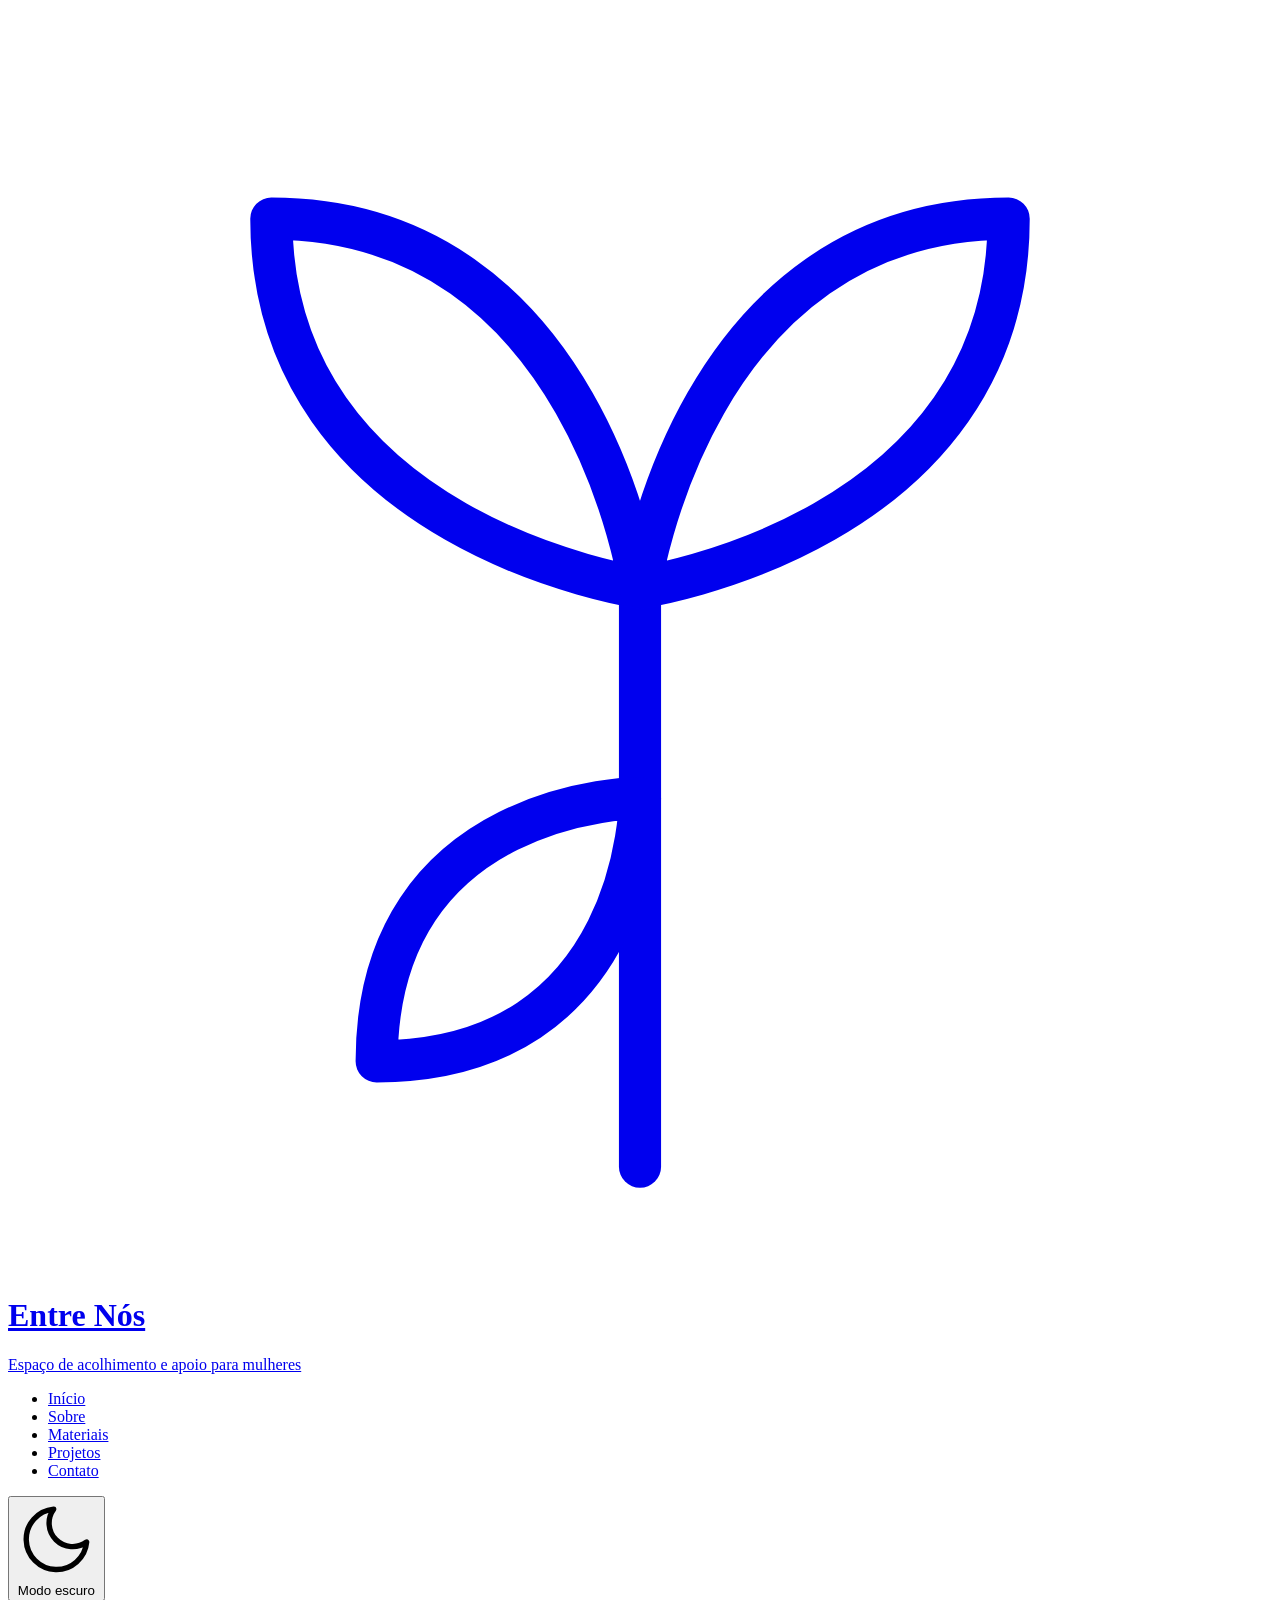
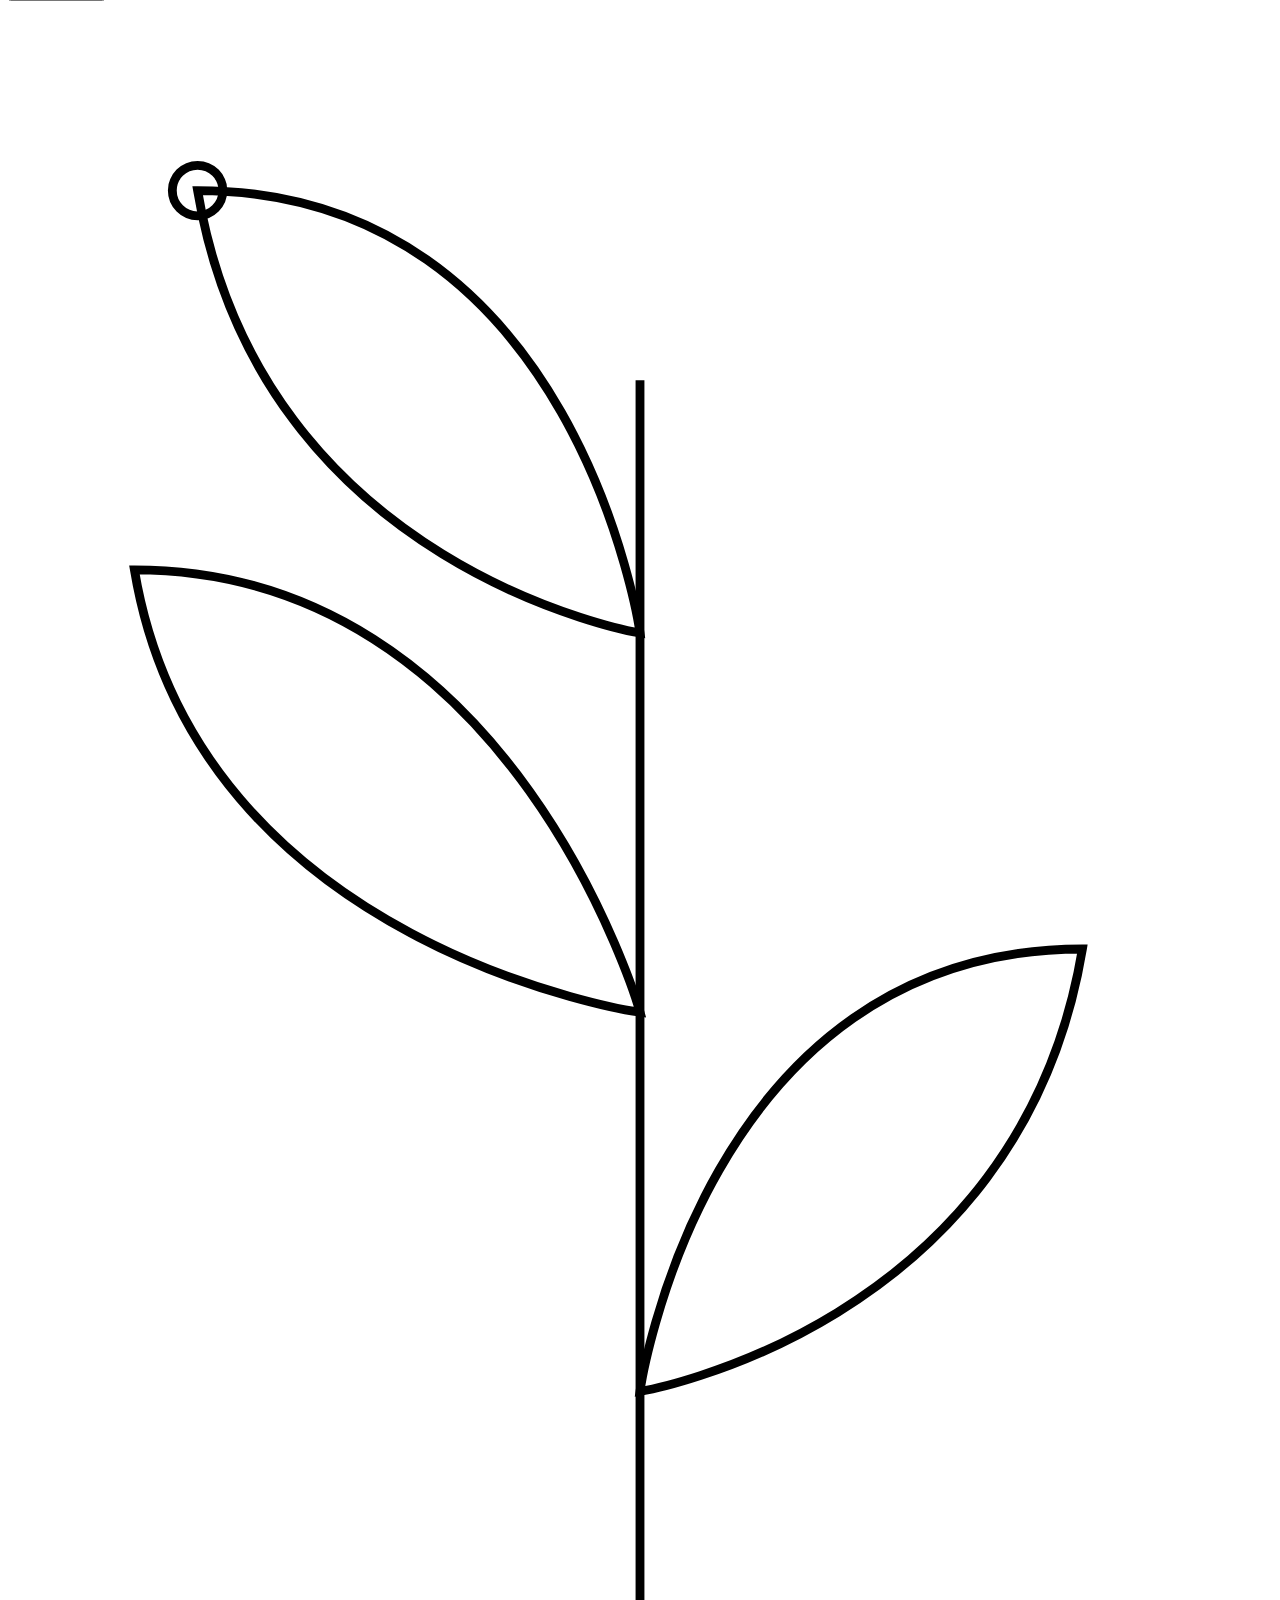
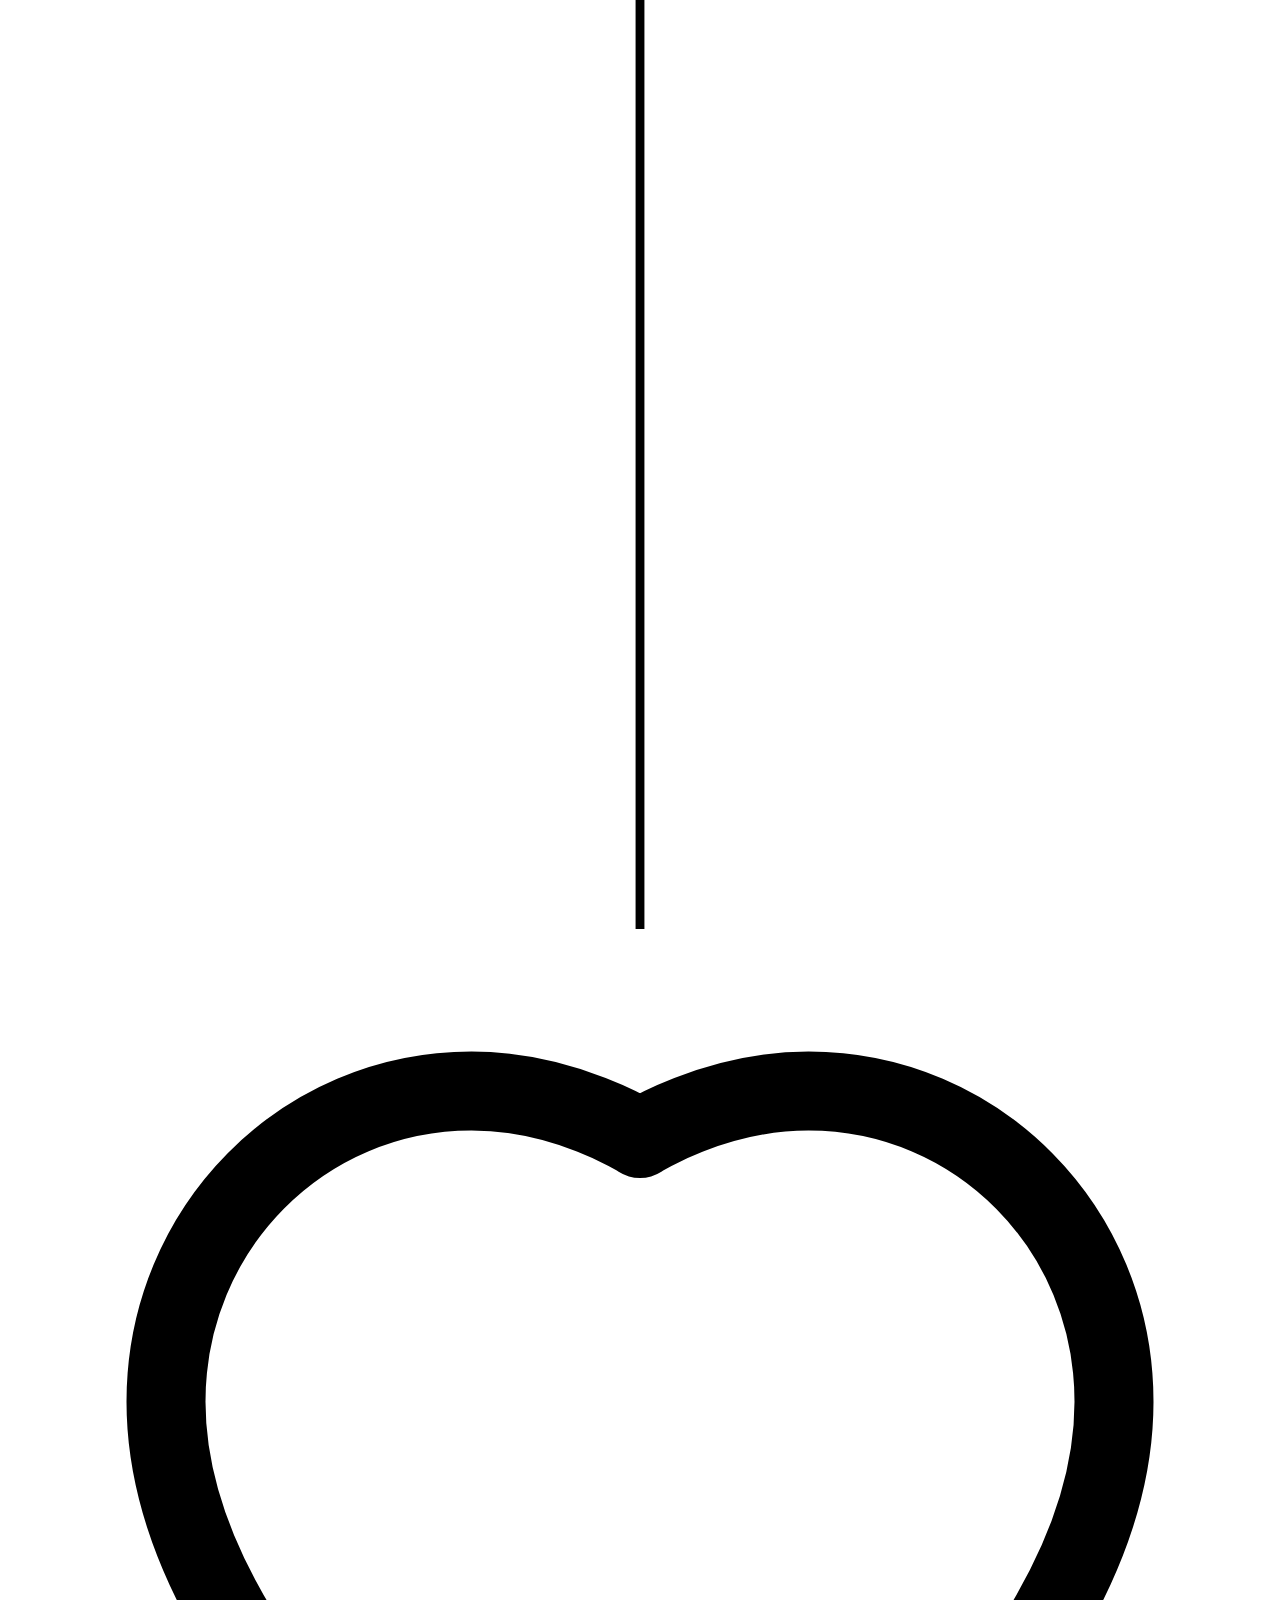
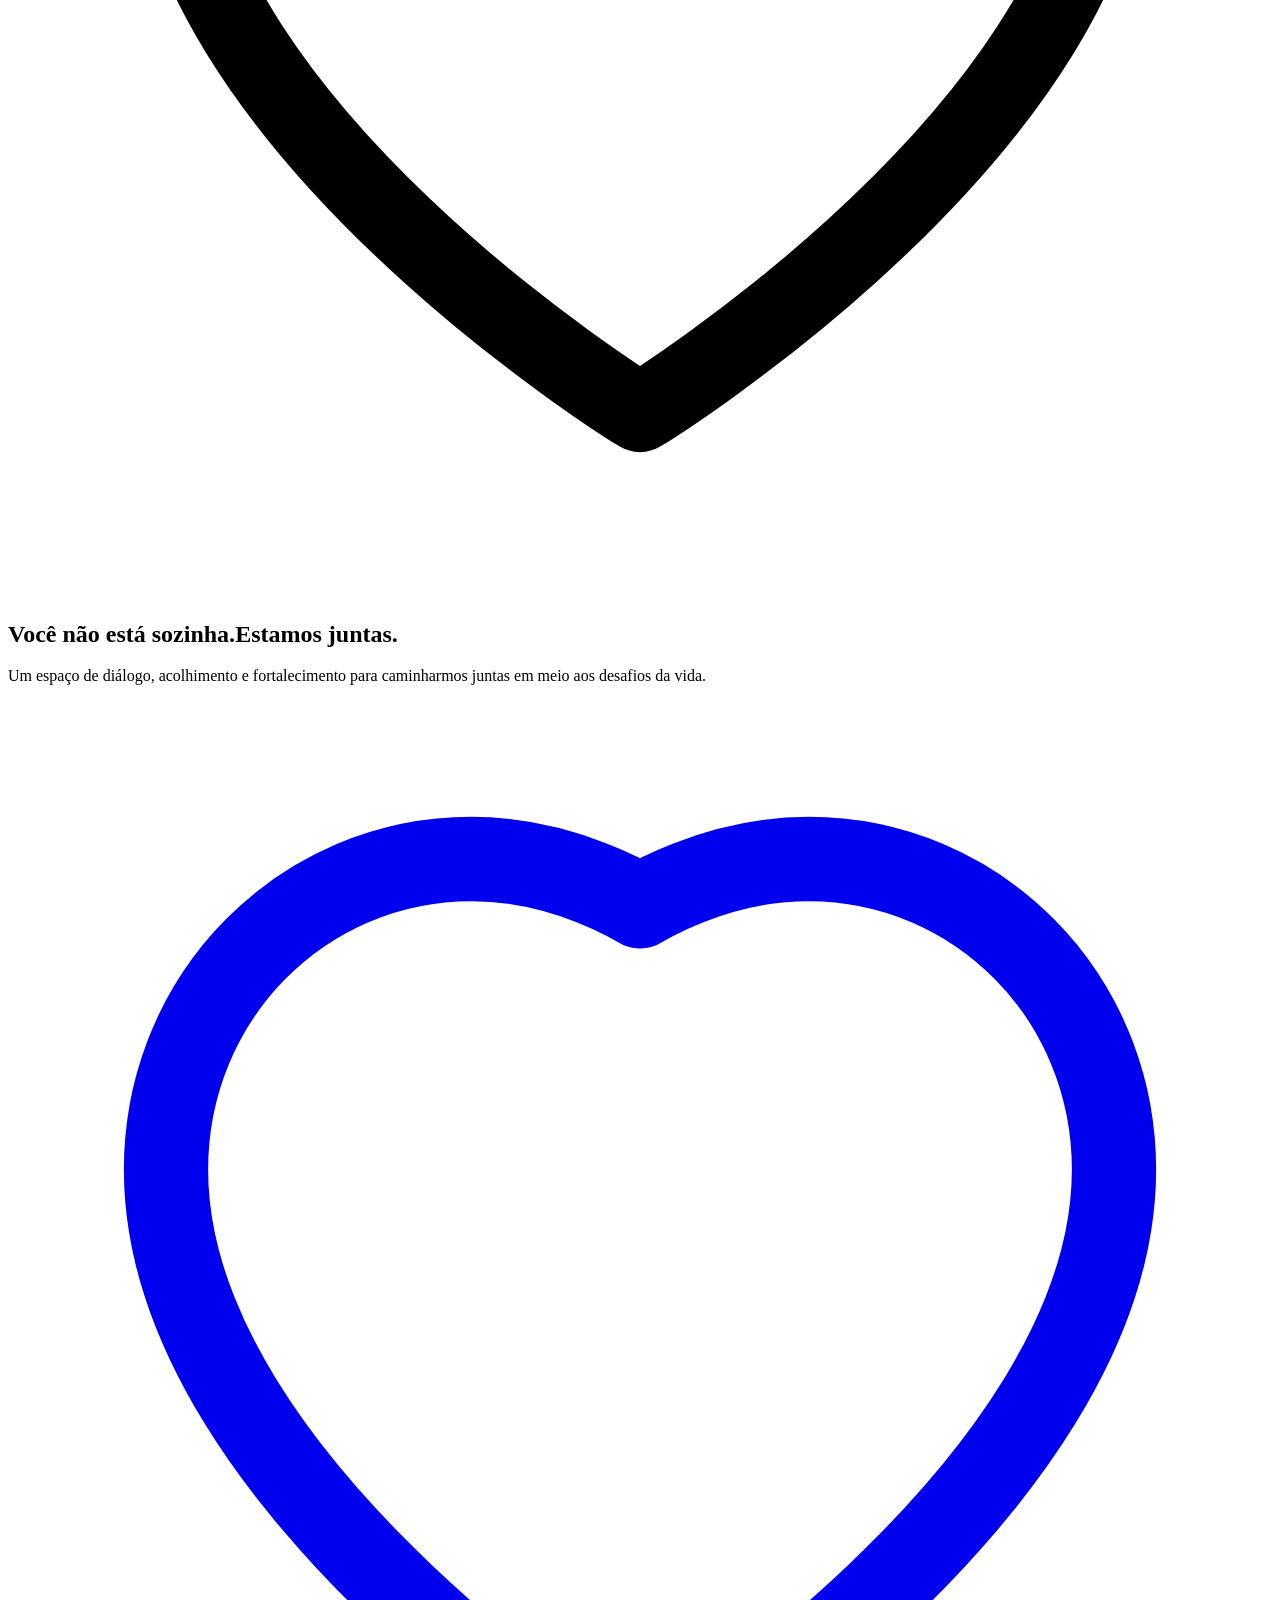
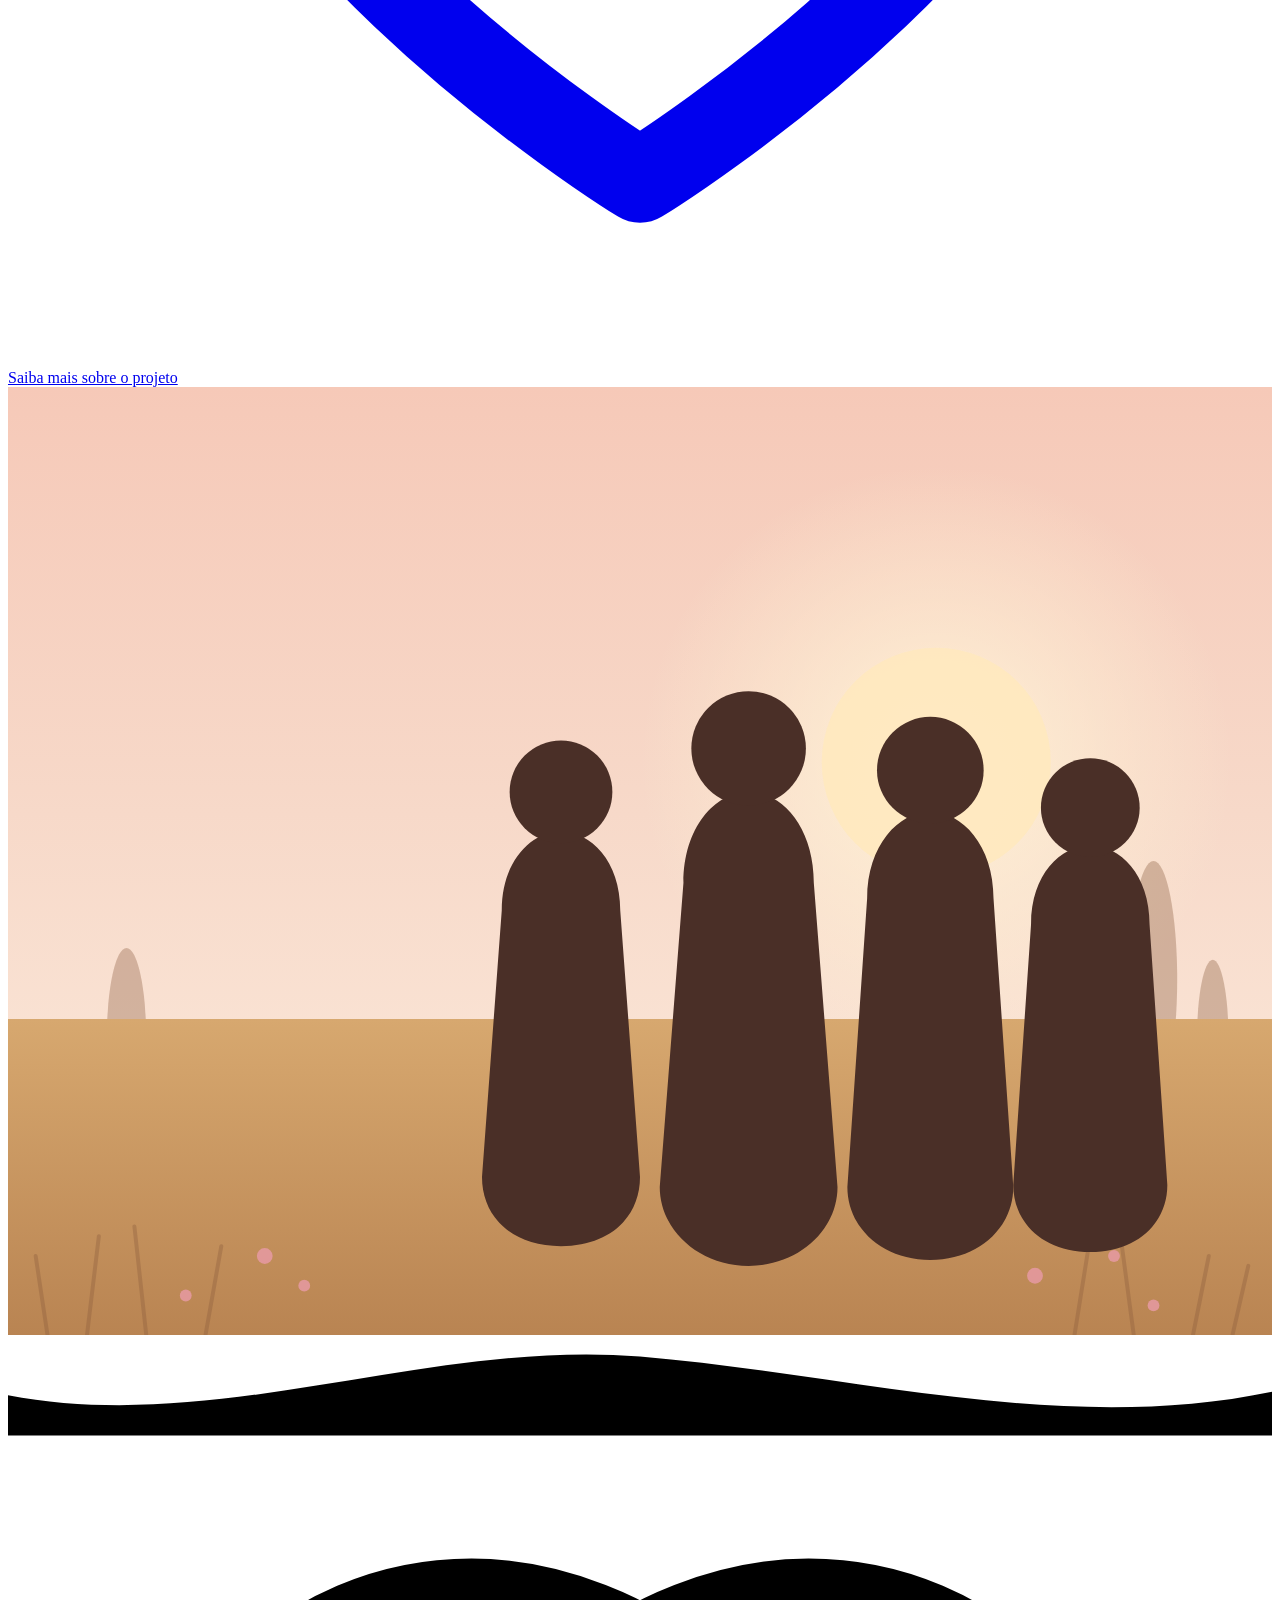
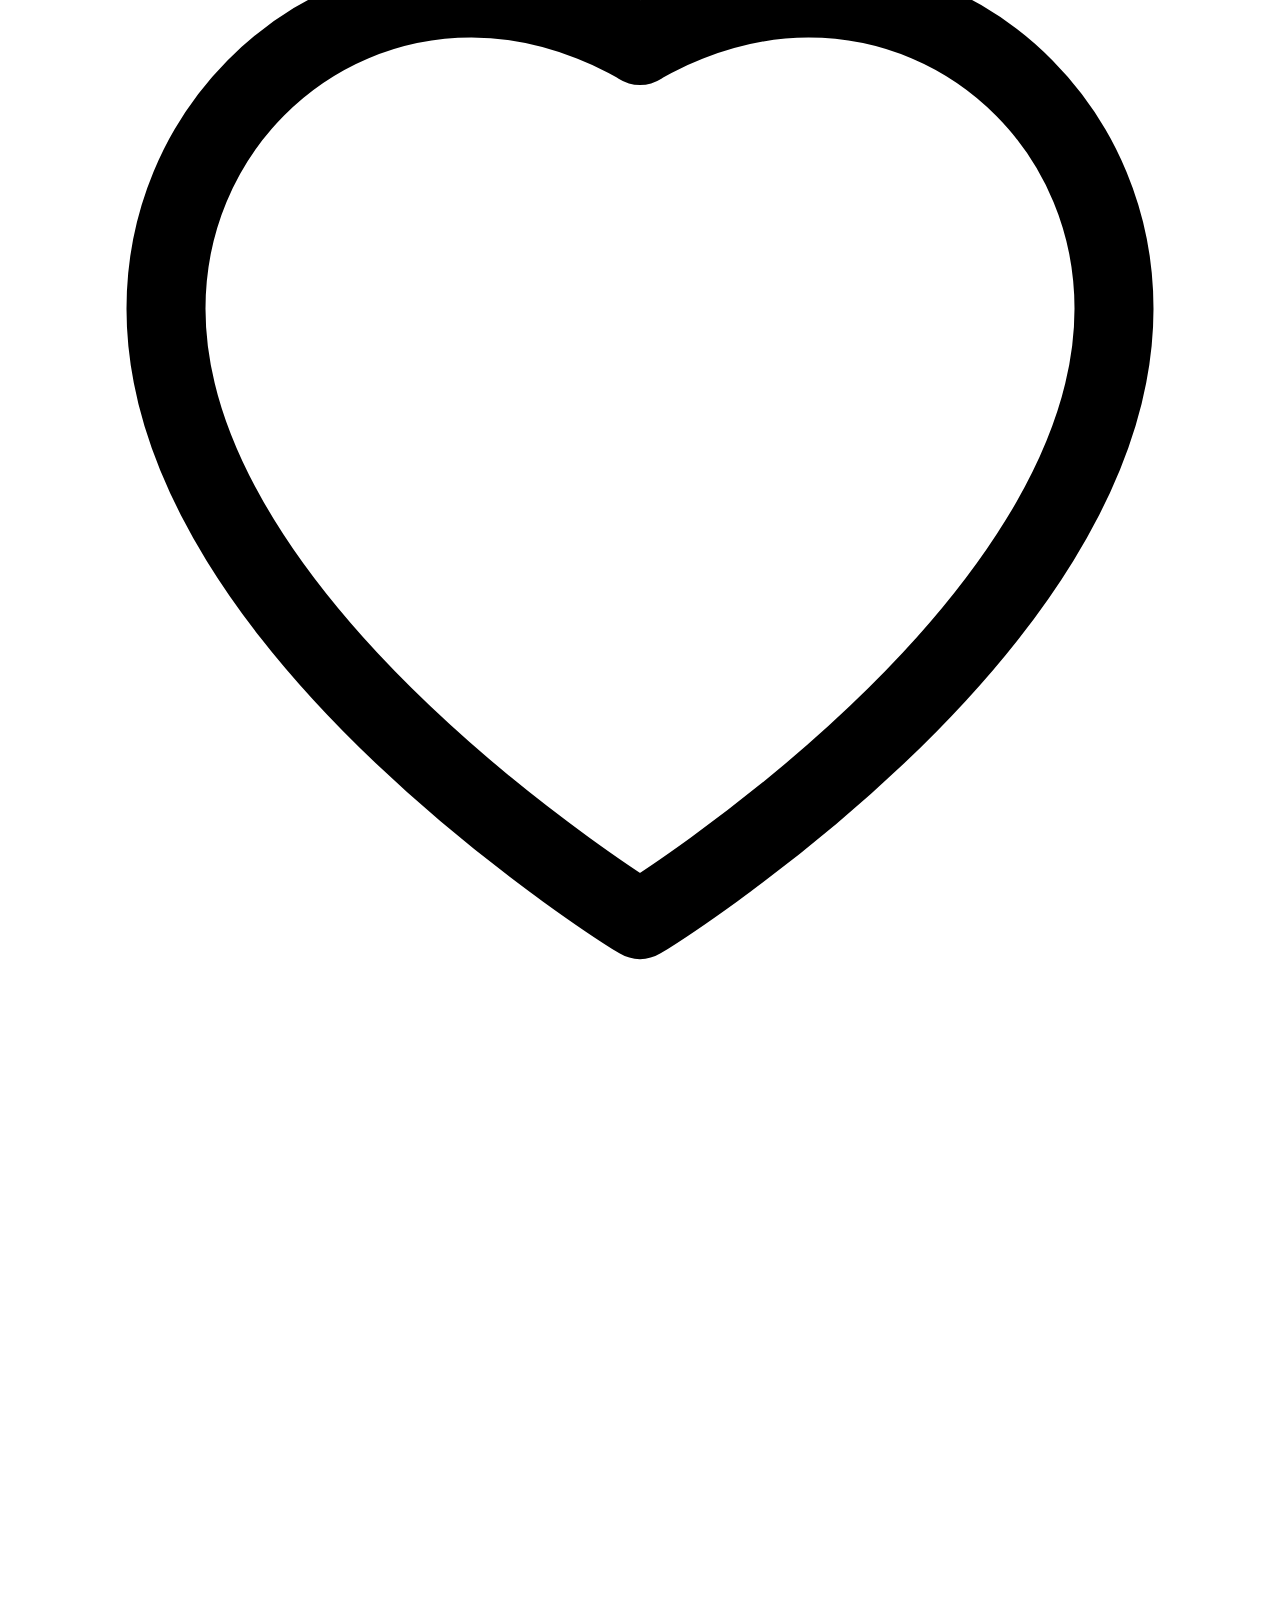
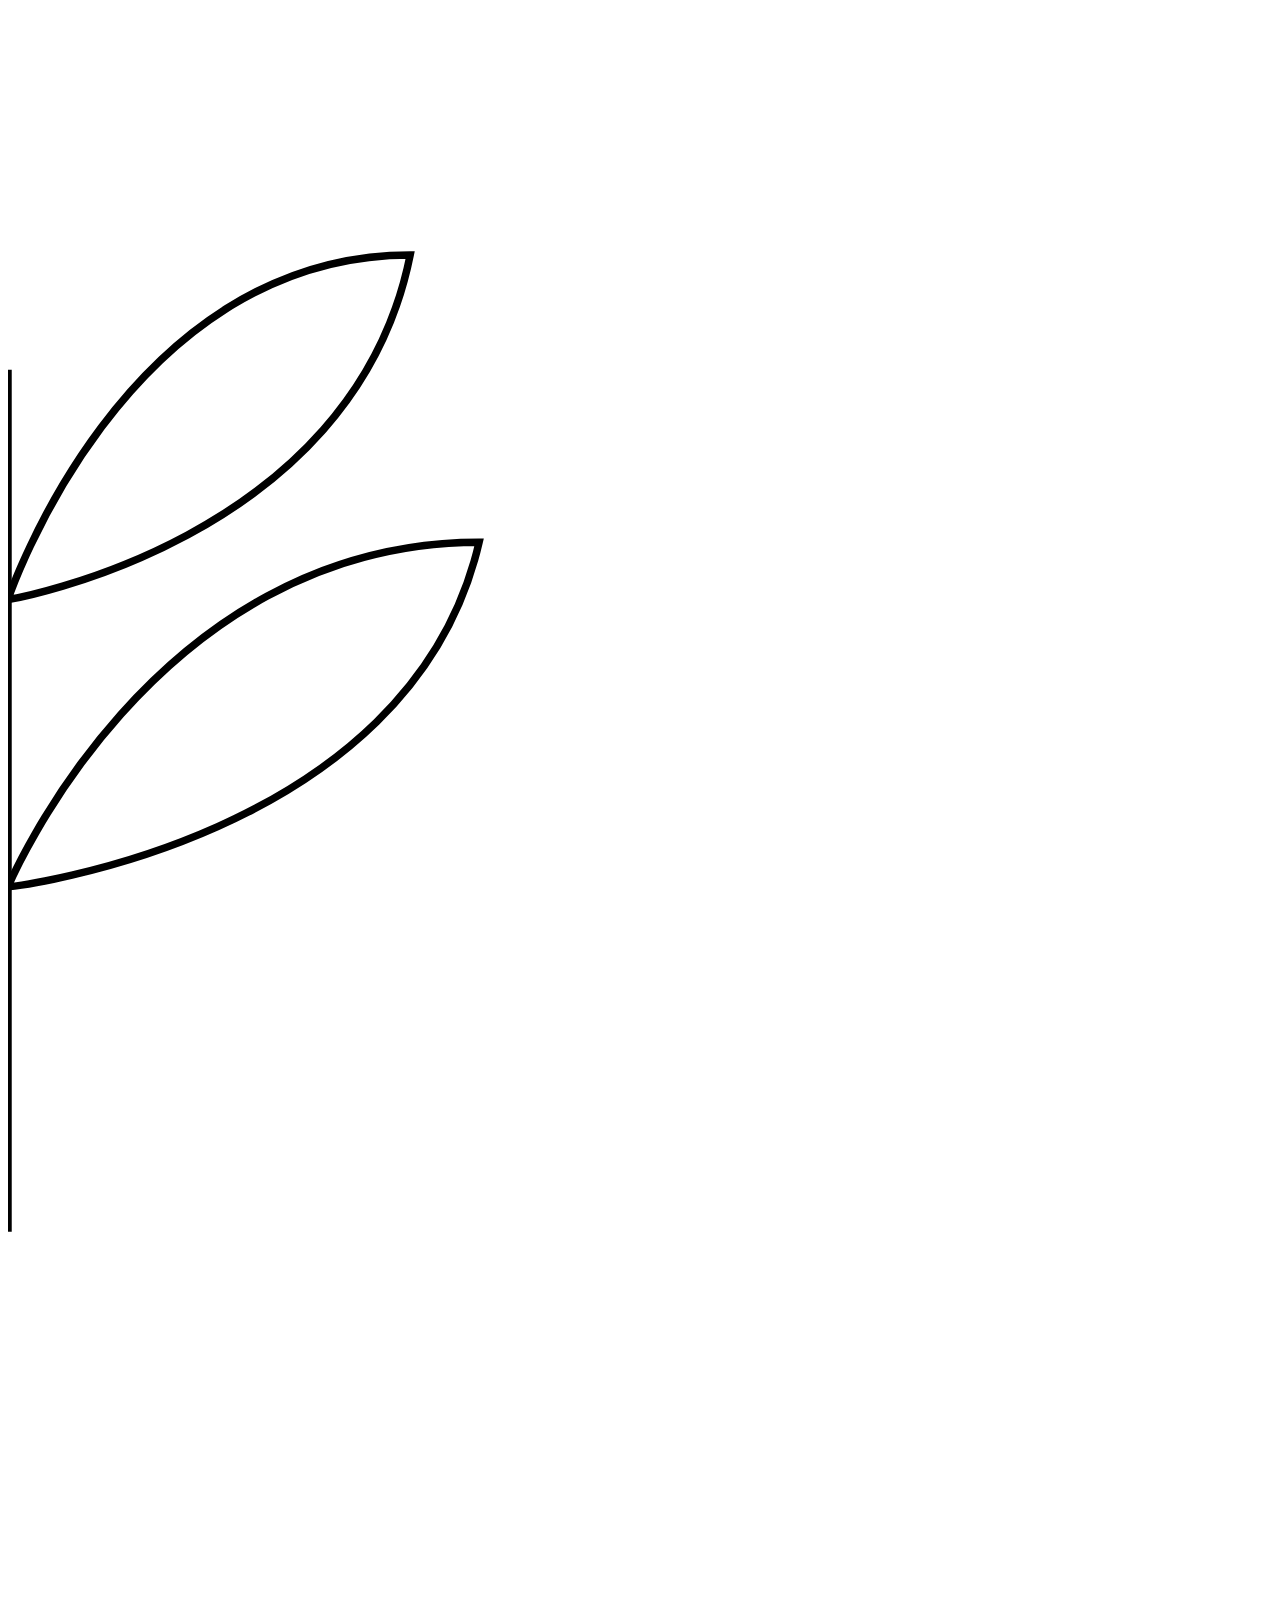
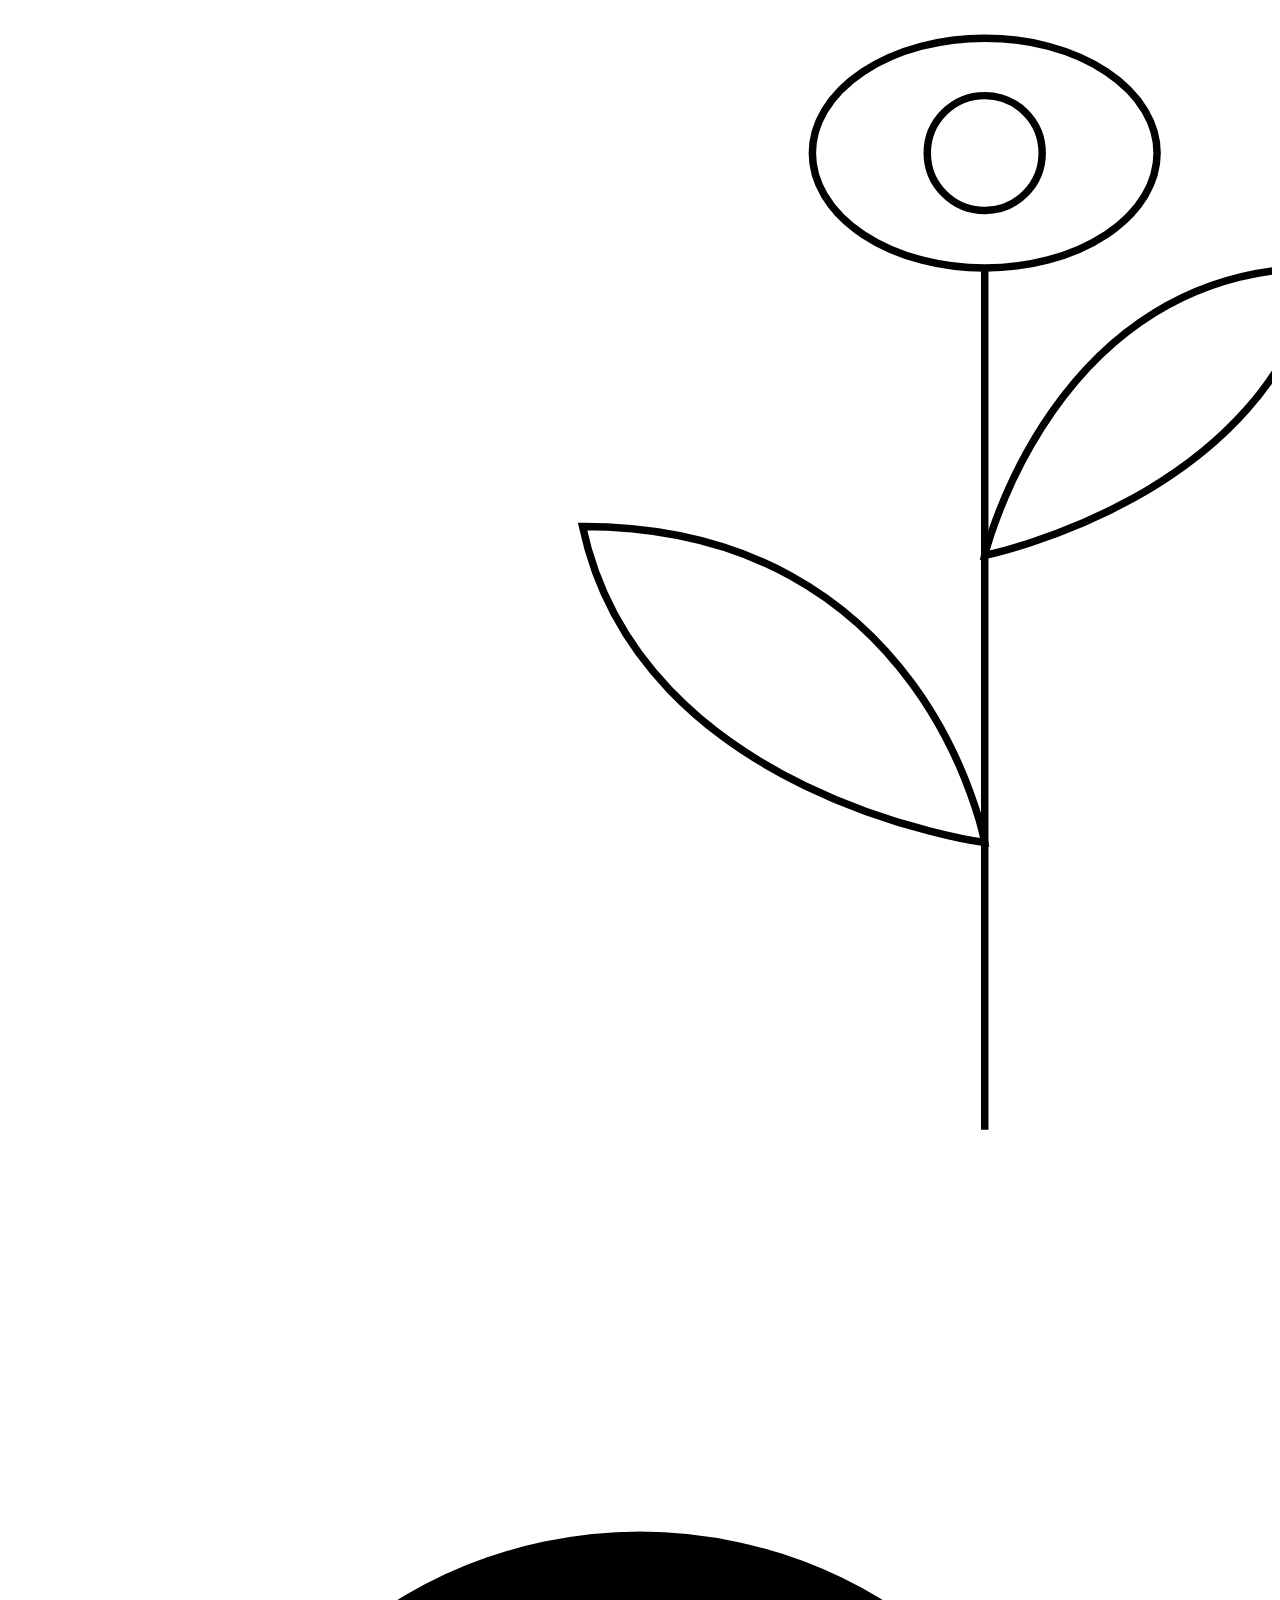
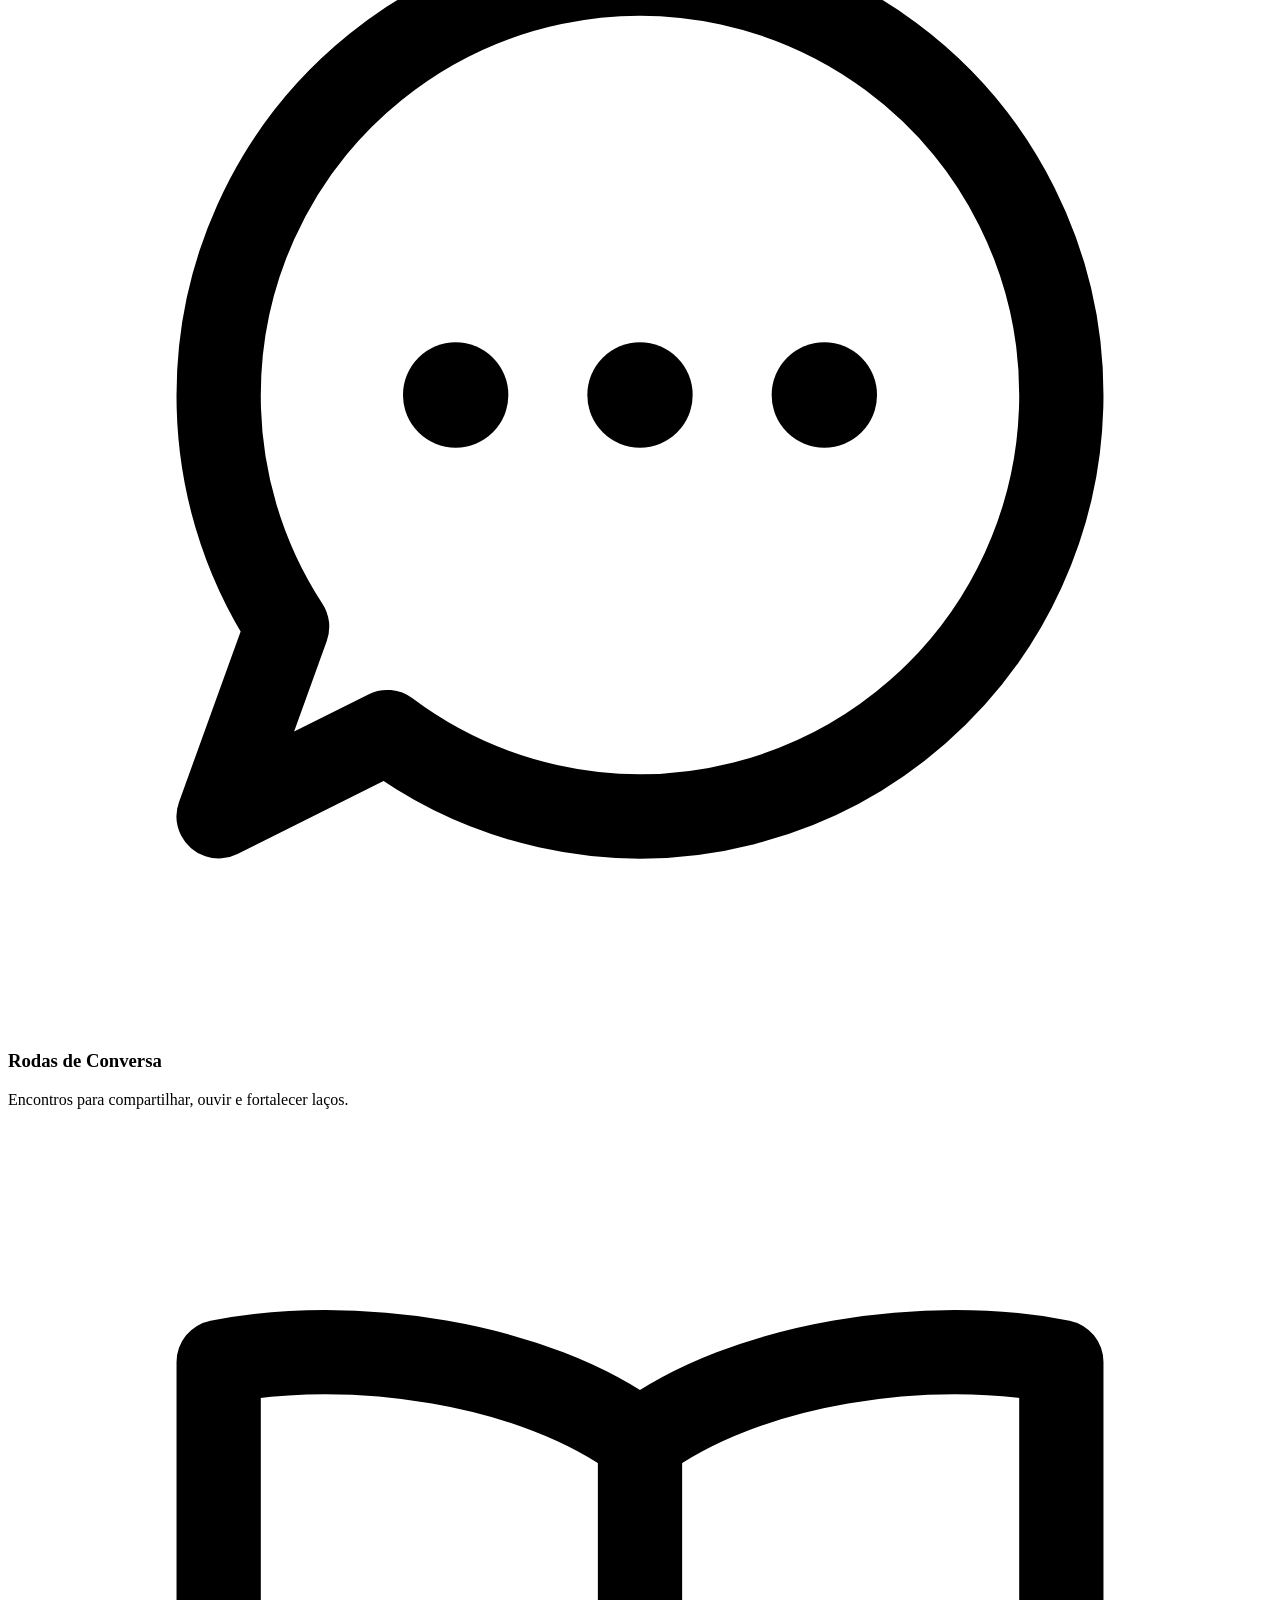
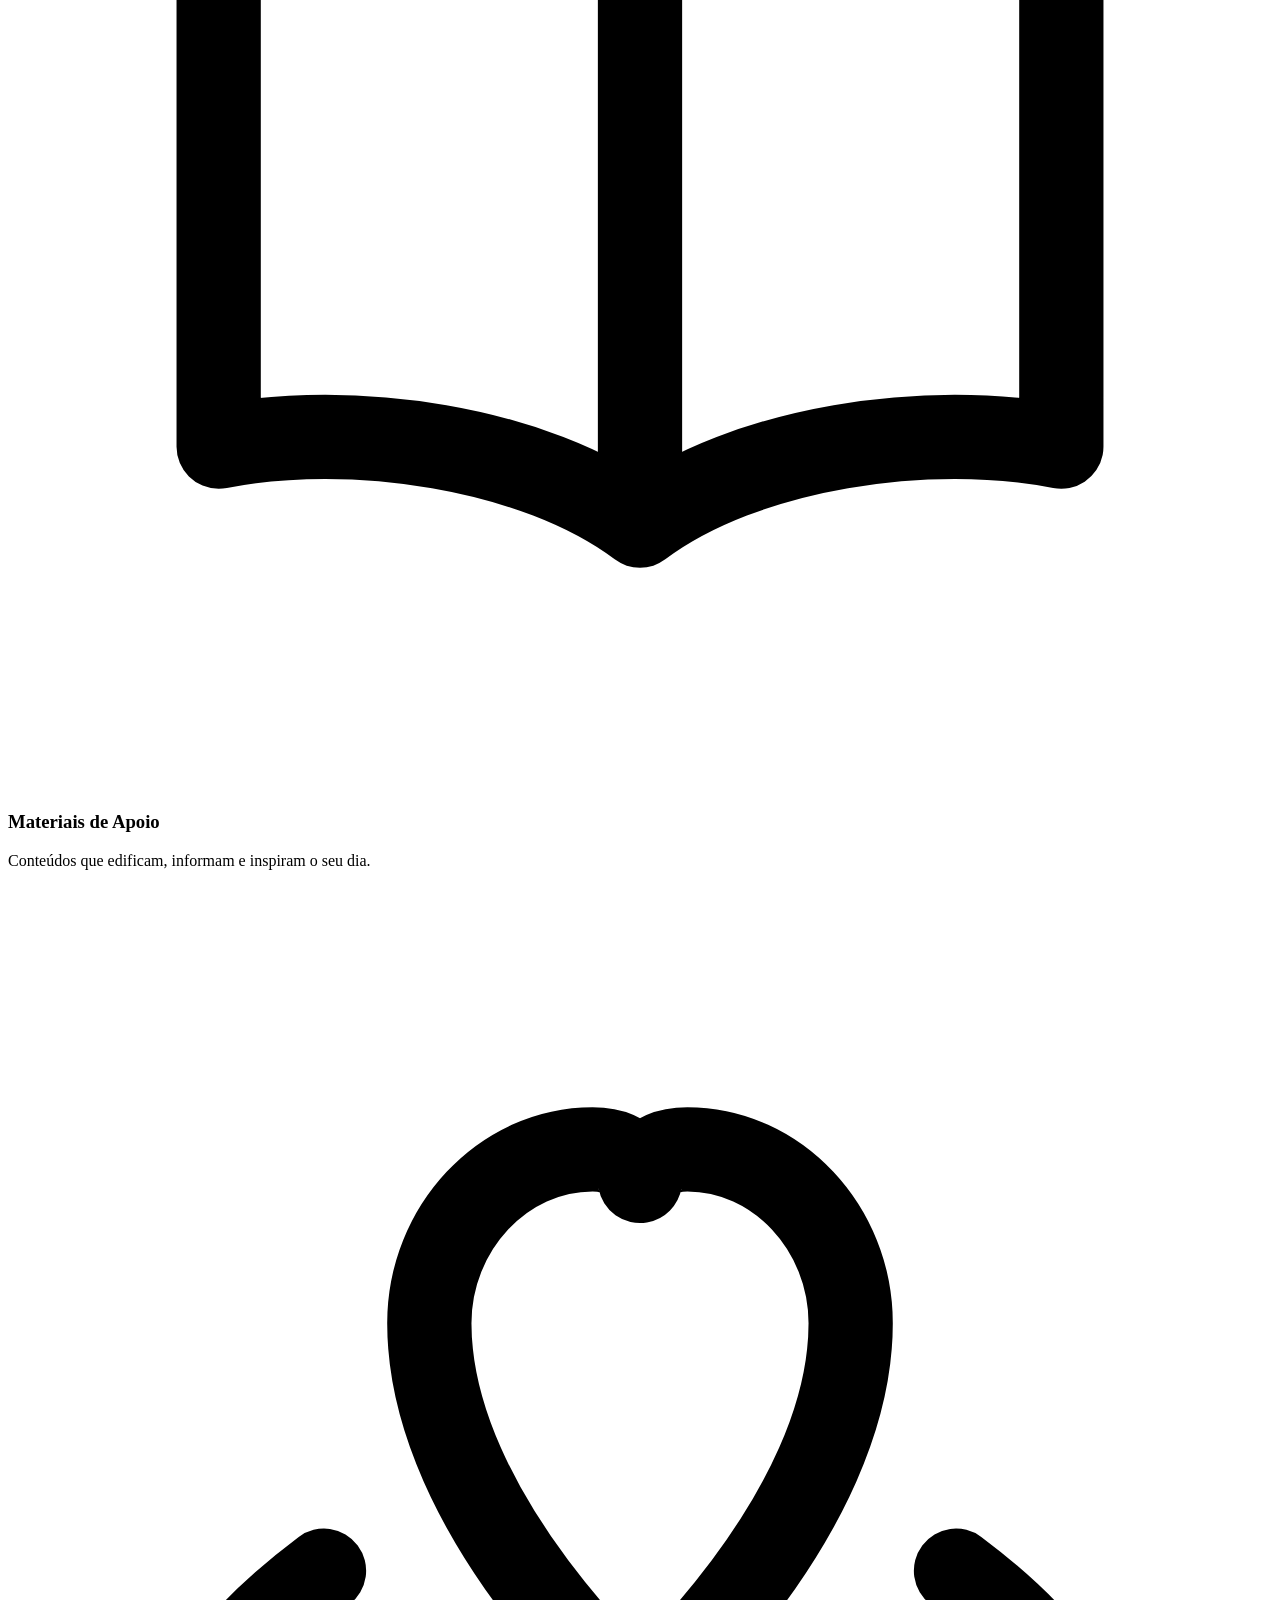
==== Paginas/index.html @ 48148f54 "chore: layout página inicial" ====
<!DOCTYPE html>
<html lang="en">

<head>
    <meta charset="UTF-8">
    <meta name="viewport" content="width=device-width, initial-scale=1.0">
    <title>Entre Nós</title>
    <link rel="stylesheet" href="../CSS/Style.css">
    <link rel="preconnect" href="https://fonts.googleapis.com">
    <link rel="preconnect" href="https://fonts.gstatic.com" crossorigin>
    <link
        href="https://fonts.googleapis.com/css2?family=Playfair+Display:ital,wght@0,500;0,600;0,700;1,500&family=Poppins:wght@300;400;500;600&family=Caveat:wght@500;600&display=swap"
        rel="stylesheet">
</head>

<body>
    <header id="site-header">
        <div class="nav-wrap">
            <a href="#inicio" class="logo">
                <svg class="logo-mark" viewBox="0 0 48 48" fill="none" xmlns="http://www.w3.org/2000/svg">
                    <path d="M24 44V22" stroke="currentColor" stroke-width="1.6" stroke-linecap="round" />
                    <path d="M24 22C24 22 10 20 10 8C22 8 24 22 24 22Z" stroke="currentColor" stroke-width="1.6"
                        stroke-linejoin="round" />
                    <path d="M24 22C24 22 38 20 38 8C26 8 24 22 24 22Z" stroke="currentColor" stroke-width="1.6"
                        stroke-linejoin="round" />
                    <path d="M24 30C24 30 14 30 14 40C24 40 24 30 24 30Z" stroke="currentColor" stroke-width="1.6"
                        stroke-linejoin="round" />
                </svg>
                <div class="logo-text">
                    <h1>Entre Nós</h1>
                    <p>Espaço de acolhimento e apoio para mulheres</p>
                </div>
            </a>

            <nav>
                <ul>
                    <li><a href="#inicio" class="active">Início</a></li>
                    <li><a href="#sobre">Sobre</a></li>
                    <li><a href="#materiais">Materiais</a></li>
                    <li><a href="#projetos">Projetos</a></li>
                    <li><a href="#contato">Contato</a></li>
                </ul>
            </nav>

            <button class="theme-toggle" id="theme-toggle" aria-label="Alternar modo escuro">
                <svg id="theme-icon" viewBox="0 0 24 24" fill="none" xmlns="http://www.w3.org/2000/svg">
                    <path d="M21 12.79A9 9 0 1 1 11.21 3 7 7 0 0 0 21 12.79Z" stroke="currentColor" stroke-width="1.6"
                        stroke-linecap="round" stroke-linejoin="round" />
                </svg>
                <span id="theme-label">Modo escuro</span>
            </button>
        </div>
    </header>

    <section class="hero" id="inicio">
        <svg class="hero-deco left" viewBox="0 0 200 400" fill="none" xmlns="http://www.w3.org/2000/svg">
            <path d="M100 400V60" stroke="currentColor" stroke-width="1.4" />
            <path d="M100 100C100 100 40 90 30 30C90 30 100 100 100 100Z" stroke="currentColor" stroke-width="1.4" />
            <path d="M100 160C100 160 30 150 20 90C80 90 100 160 100 160Z" stroke="currentColor" stroke-width="1.4" />
            <path d="M100 220C100 220 160 210 170 150C110 150 100 220 100 220Z" stroke="currentColor"
                stroke-width="1.4" />
            <circle cx="30" cy="30" r="4" stroke="currentColor" stroke-width="1.4" />
        </svg>

        <div class="container">
            <div class="hero-grid">
                <div class="hero-copy">
                    <svg class="eyebrow-heart" viewBox="0 0 24 24" fill="none" xmlns="http://www.w3.org/2000/svg">
                        <path
                            d="M12 20.5C12 20.5 3 15 3 8.9C3 5.6 5.6 3 8.8 3C10.6 3 12 3.9 12 3.9C12 3.9 13.4 3 15.2 3C18.4 3 21 5.6 21 8.9C21 15 12 20.5 12 20.5Z"
                            stroke="currentColor" stroke-width="1.5" stroke-linejoin="round" />
                    </svg>
                    <h2>Você não está sozinha.<span class="accent-line">Estamos juntas.</span></h2>
                    <p>Um espaço de diálogo, acolhimento e fortalecimento para caminharmos juntas em meio aos desafios
                        da
                        vida.</p>
                    <a href="#sobre" class="cta-btn">
                        <svg viewBox="0 0 24 24" fill="none" xmlns="http://www.w3.org/2000/svg">
                            <path
                                d="M12 20.5C12 20.5 3 15 3 8.9C3 5.6 5.6 3 8.8 3C10.6 3 12 3.9 12 3.9C12 3.9 13.4 3 15.2 3C18.4 3 21 5.6 21 8.9C21 15 12 20.5 12 20.5Z"
                                stroke="currentColor" stroke-width="1.6" stroke-linejoin="round" />
                        </svg>
                        Saiba mais sobre o projeto
                    </a>
                </div>

                <div class="hero-art">
                    <svg viewBox="0 0 640 480" preserveAspectRatio="xMidYMax slice" xmlns="http://www.w3.org/2000/svg">
                        <defs>
                            <linearGradient id="skyGrad" x1="0" y1="0" x2="0" y2="1">
                                <stop offset="0%" stop-color="#f6c9b8" />
                                <stop offset="45%" stop-color="#f7d9c9" />
                                <stop offset="100%" stop-color="#fdeee0" />
                            </linearGradient>
                            <radialGradient id="sunGrad" cx="50%" cy="50%" r="50%">
                                <stop offset="0%" stop-color="#fff3d6" stop-opacity="0.95" />
                                <stop offset="100%" stop-color="#fff3d6" stop-opacity="0" />
                            </radialGradient>
                            <linearGradient id="fieldGrad" x1="0" y1="0" x2="0" y2="1">
                                <stop offset="0%" stop-color="#d7a86f" />
                                <stop offset="100%" stop-color="#b98452" />
                            </linearGradient>
                        </defs>

                        <rect width="640" height="480" fill="url(#skyGrad)" />
                        <circle cx="470" cy="190" r="150" fill="url(#sunGrad)" />
                        <circle cx="470" cy="190" r="58" fill="#ffe9bf" opacity="0.9" />

                        <g opacity="0.35" fill="#8a5b3c">
                            <ellipse cx="60" cy="330" rx="10" ry="46" />
                            <ellipse cx="580" cy="300" rx="12" ry="60" />
                            <ellipse cx="610" cy="330" rx="8" ry="40" />
                        </g>

                        <rect y="320" width="640" height="160" fill="url(#fieldGrad)" />

                        <g stroke="#8a5b3c" stroke-width="2" opacity="0.35" stroke-linecap="round">
                            <path d="M40 480 L46 430" />
                            <path d="M70 480 L64 425" />
                            <path d="M100 480 L108 435" />
                            <path d="M540 480 L548 430" />
                            <path d="M570 480 L562 420" />
                            <path d="M600 480 L608 440" />
                            <path d="M20 480 L14 440" />
                            <path d="M620 480 L628 445" />
                        </g>

                        <g fill="#4a2f27">
                            <g transform="translate(210,225)">
                                <path
                                    d="M40 40 C40 15 55 0 70 0 C85 0 100 15 100 40 L110 175 C110 195 95 210 70 210 C45 210 30 195 30 175 Z" />
                                <circle cx="70" cy="-20" r="26" />
                            </g>
                            <g transform="translate(300,205)">
                                <path
                                    d="M42 46 C42 18 58 0 75 0 C92 0 108 18 108 46 L120 200 C120 222 100 240 75 240 C50 240 30 222 30 200 Z" />
                                <circle cx="75" cy="-22" r="29" />
                            </g>
                            <g transform="translate(395,215)">
                                <path
                                    d="M40 44 C40 17 56 0 72 0 C88 0 104 17 104 44 L114 190 C114 211 96 227 72 227 C48 227 30 211 30 190 Z" />
                                <circle cx="72" cy="-21" r="27" />
                            </g>
                            <g transform="translate(480,232)">
                                <path
                                    d="M38 40 C38 15 53 0 68 0 C83 0 98 15 98 40 L107 172 C107 191 92 206 68 206 C44 206 29 191 29 172 Z" />
                                <circle cx="68" cy="-19" r="25" />
                            </g>
                        </g>

                        <g fill="#e79aa3" opacity="0.85">
                            <circle cx="130" cy="440" r="4" />
                            <circle cx="150" cy="455" r="3" />
                            <circle cx="520" cy="450" r="4" />
                            <circle cx="560" cy="440" r="3" />
                            <circle cx="90" cy="460" r="3" />
                            <circle cx="580" cy="465" r="3" />
                        </g>
                    </svg>
                </div>
            </div>
        </div>

        <div class="wave-divider">
            <svg viewBox="0 0 1440 110" preserveAspectRatio="none" xmlns="http://www.w3.org/2000/svg">
                <path d="M0,64 C240,110 480,0 720,20 C960,40 1200,110 1440,60 L1440,110 L0,110 Z" />
            </svg>
            <div class="wave-heart">
                <svg viewBox="0 0 24 24" fill="none" xmlns="http://www.w3.org/2000/svg">
                    <path
                        d="M12 20.5C12 20.5 3 15 3 8.9C3 5.6 5.6 3 8.8 3C10.6 3 12 3.9 12 3.9C12 3.9 13.4 3 15.2 3C18.4 3 21 5.6 21 8.9C21 15 12 20.5 12 20.5Z"
                        stroke="currentColor" stroke-width="1.5" stroke-linejoin="round" />
                </svg>
            </div>
        </div>
    </section>

    <section class="features" id="sobre">
        <svg class="section-deco bl" viewBox="0 0 220 300" fill="none" xmlns="http://www.w3.org/2000/svg">
            <path d="M0 300V150" stroke="currentColor" stroke-width="1.3" />
            <path d="M0 190C0 190 60 180 70 130C20 130 0 190 0 190Z" stroke="currentColor" stroke-width="1.3" />
            <path d="M0 240C0 240 70 232 82 180C25 180 0 240 0 240Z" stroke="currentColor" stroke-width="1.3" />
        </svg>
        <svg class="section-deco br" viewBox="0 0 220 300" fill="none" xmlns="http://www.w3.org/2000/svg">
            <ellipse cx="170" cy="90" rx="30" ry="20" stroke="currentColor" stroke-width="1.3" />
            <path d="M170 110V260" stroke="currentColor" stroke-width="1.3" />
            <path d="M170 160C170 160 220 150 228 110C182 110 170 160 170 160Z" stroke="currentColor"
                stroke-width="1.3" />
            <path d="M170 210C170 210 110 202 100 155C160 155 170 210 170 210Z" stroke="currentColor"
                stroke-width="1.3" />
            <circle cx="170" cy="90" r="10" stroke="currentColor" stroke-width="1.3" />
        </svg>

        <div class="container">
            <div class="features-grid">
                <div class="feature">
                    <div class="feature-icon">
                        <svg viewBox="0 0 24 24" fill="none" xmlns="http://www.w3.org/2000/svg">
                            <path d="M4 12a8 8 0 1 1 3.2 6.4L4 20l1.3-3.6A8 8 0 0 1 4 12Z" stroke="currentColor"
                                stroke-width="1.6" stroke-linejoin="round" />
                            <circle cx="8.5" cy="12" r="1" fill="currentColor" />
                            <circle cx="12" cy="12" r="1" fill="currentColor" />
                            <circle cx="15.5" cy="12" r="1" fill="currentColor" />
                        </svg>
                    </div>
                    <h3>Rodas de Conversa</h3>
                    <p>Encontros para compartilhar, ouvir e fortalecer laços.</p>
                </div>

                <div class="feature" id="materiais">
                    <div class="feature-icon">
                        <svg viewBox="0 0 24 24" fill="none" xmlns="http://www.w3.org/2000/svg">
                            <path
                                d="M12 6C10 4.5 6.5 4 4 4.5V17.5C6.5 17 10 17.5 12 19C14 17.5 17.5 17 20 17.5V4.5C17.5 4 14 4.5 12 6Z"
                                stroke="currentColor" stroke-width="1.6" stroke-linejoin="round" />
                            <path d="M12 6V19" stroke="currentColor" stroke-width="1.6" />
                        </svg>
                    </div>
                    <h3>Materiais de Apoio</h3>
                    <p>Conteúdos que edificam, informam e inspiram o seu dia.</p>
                </div>

                <div class="feature" id="projetos">
                    <div class="feature-icon">
                        <svg viewBox="0 0 24 24" fill="none" xmlns="http://www.w3.org/2000/svg">
                            <path d="M6 13c-2 1.5-3 3-3 5 3 0 5-1 6.5-2.5" stroke="currentColor" stroke-width="1.6"
                                stroke-linecap="round" stroke-linejoin="round" />
                            <path d="M18 13c2 1.5 3 3 3 5-3 0-5-1-6.5-2.5" stroke="currentColor" stroke-width="1.6"
                                stroke-linecap="round" stroke-linejoin="round" />
                            <path
                                d="M12 15.5C12 15.5 8 12 8 8.3C8 6.5 9.4 5 11.1 5C11.9 5 12 5.6 12 5.6C12 5.6 12.1 5 12.9 5C14.6 5 16 6.5 16 8.3C16 12 12 15.5 12 15.5Z"
                                stroke="currentColor" stroke-width="1.6" stroke-linejoin="round" />
                        </svg>
                    </div>
                    <h3>Projetos Parceiros</h3>
                    <p>Links para iniciativas que apoiam e transformam vidas.</p>
                </div>

                <div class="feature" id="contato">
                    <div class="feature-icon">
                        <svg viewBox="0 0 24 24" fill="none" xmlns="http://www.w3.org/2000/svg">
                            <path
                                d="M8 3.5c.4 1.2.9 2.3 1.6 3.3c.3.5.2 1-.2 1.4L8 9.6c1 2.4 3 4.4 5.4 5.4l1.4-1.4c.4-.4.9-.5 1.4-.2c1 .7 2.1 1.2 3.3 1.6c.7.2 1.1.9 1 1.6l-.3 2.1c-.1.7-.7 1.3-1.5 1.2C11.4 19.4 4.6 12.6 4.2 4.7c0-.7.5-1.3 1.2-1.5l2.1-.3c.7-.1 1.3.3 1.5 1Z"
                                stroke="currentColor" stroke-width="1.5" stroke-linejoin="round" />
                        </svg>
                    </div>
                    <h3>Fale Conosco</h3>
                    <p>Entre em contato para mais informações ou atendimento.</p>
                </div>
            </div>
        </div>
    </section>

    <div class="quote">
        <p>"Juntas somos mais fortes."</p>
        <svg viewBox="0 0 24 24" fill="none" xmlns="http://www.w3.org/2000/svg">
            <path
                d="M12 20.5C12 20.5 3 15 3 8.9C3 5.6 5.6 3 8.8 3C10.6 3 12 3.9 12 3.9C12 3.9 13.4 3 15.2 3C18.4 3 21 5.6 21 8.9C21 15 12 20.5 12 20.5Z"
                stroke="currentColor" stroke-width="1.6" stroke-linejoin="round" />
        </svg>
    </div>
</body>
<script src="../Scprit/script-home.js"></script>

</html>
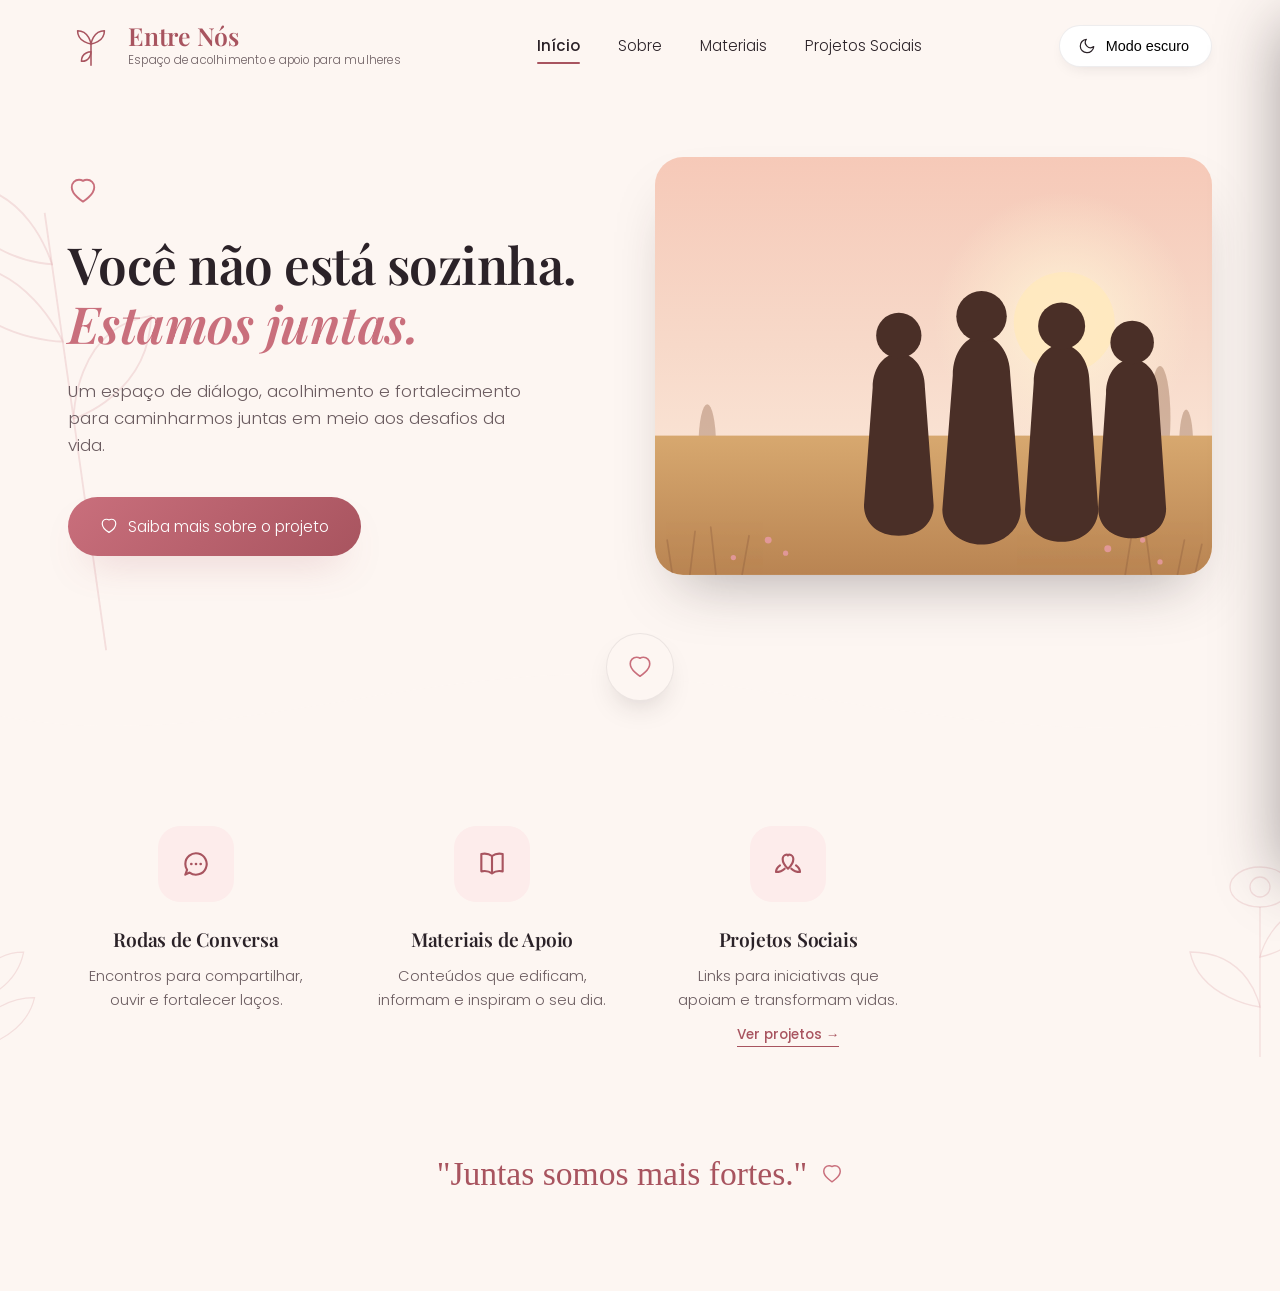
==== commit ecf05743: "chore: adiciona função do menu hamburger no mobile" ====
--- a/Paginas/index.html
+++ b/Paginas/index.html
@@ -1,5 +1,5 @@
 <!DOCTYPE html>
-<html lang="en">
+<html lang="pt-BR">
 
 <head>
     <meta charset="UTF-8">
@@ -37,20 +37,45 @@
                     <li><a href="#inicio" class="active">Início</a></li>
                     <li><a href="#sobre">Sobre</a></li>
                     <li><a href="#materiais">Materiais</a></li>
-                    <li><a href="#projetos">Projetos</a></li>
-                    <li><a href="#contato">Contato</a></li>
+                    <li><a href="projetos.html">Projetos Sociais</a></li>
                 </ul>
             </nav>
 
-            <button class="theme-toggle" id="theme-toggle" aria-label="Alternar modo escuro">
-                <svg id="theme-icon" viewBox="0 0 24 24" fill="none" xmlns="http://www.w3.org/2000/svg">
-                    <path d="M21 12.79A9 9 0 1 1 11.21 3 7 7 0 0 0 21 12.79Z" stroke="currentColor" stroke-width="1.6"
-                        stroke-linecap="round" stroke-linejoin="round" />
-                </svg>
-                <span id="theme-label">Modo escuro</span>
-            </button>
+            <div class="header-actions">
+                <button class="theme-toggle" id="theme-toggle" aria-label="Alternar modo escuro">
+                    <svg id="theme-icon" viewBox="0 0 24 24" fill="none" xmlns="http://www.w3.org/2000/svg">
+                        <path d="M21 12.79A9 9 0 1 1 11.21 3 7 7 0 0 0 21 12.79Z" stroke="currentColor"
+                            stroke-width="1.6" stroke-linecap="round" stroke-linejoin="round" />
+                    </svg>
+                    <span id="theme-label">Modo escuro</span>
+                </button>
+
+                <button class="hamburger" id="hamburger-btn" aria-label="Abrir menu" aria-expanded="false"
+                    aria-controls="mobile-nav">
+                    <span></span>
+                    <span></span>
+                    <span></span>
+                </button>
+            </div>
         </div>
     </header>
+
+    <!-- Menu mobile -->
+    <div class="mobile-nav-overlay" id="mobile-nav-overlay"></div>
+    <nav class="mobile-nav" id="mobile-nav" aria-hidden="true">
+        <button class="mobile-nav-close" id="mobile-nav-close" aria-label="Fechar menu">
+            <svg viewBox="0 0 24 24" fill="none" xmlns="http://www.w3.org/2000/svg">
+                <path d="M6 6L18 18M18 6L6 18" stroke="currentColor" stroke-width="1.8" stroke-linecap="round" />
+            </svg>
+        </button>
+        <ul>
+            <li><a href="#inicio">Início</a></li>
+            <li><a href="#sobre">Sobre</a></li>
+            <li><a href="#materiais">Materiais</a></li>
+            <li><a href="projetos.html">Projetos Sociais</a></li>
+        </ul>
+        <p class="mobile-nav-footer">Você não está sozinha. Estamos juntas.</p>
+    </nav>
 
     <section class="hero" id="inicio">
         <svg class="hero-deco left" viewBox="0 0 200 400" fill="none" xmlns="http://www.w3.org/2000/svg">
@@ -232,20 +257,9 @@
                                 stroke="currentColor" stroke-width="1.6" stroke-linejoin="round" />
                         </svg>
                     </div>
-                    <h3>Projetos Parceiros</h3>
+                    <h3>Projetos Sociais</h3>
                     <p>Links para iniciativas que apoiam e transformam vidas.</p>
-                </div>
-
-                <div class="feature" id="contato">
-                    <div class="feature-icon">
-                        <svg viewBox="0 0 24 24" fill="none" xmlns="http://www.w3.org/2000/svg">
-                            <path
-                                d="M8 3.5c.4 1.2.9 2.3 1.6 3.3c.3.5.2 1-.2 1.4L8 9.6c1 2.4 3 4.4 5.4 5.4l1.4-1.4c.4-.4.9-.5 1.4-.2c1 .7 2.1 1.2 3.3 1.6c.7.2 1.1.9 1 1.6l-.3 2.1c-.1.7-.7 1.3-1.5 1.2C11.4 19.4 4.6 12.6 4.2 4.7c0-.7.5-1.3 1.2-1.5l2.1-.3c.7-.1 1.3.3 1.5 1Z"
-                                stroke="currentColor" stroke-width="1.5" stroke-linejoin="round" />
-                        </svg>
-                    </div>
-                    <h3>Fale Conosco</h3>
-                    <p>Entre em contato para mais informações ou atendimento.</p>
+                    <a href="projetos.html" class="feature-link">Ver projetos →</a>
                 </div>
             </div>
         </div>
@@ -259,7 +273,7 @@
                 stroke="currentColor" stroke-width="1.6" stroke-linejoin="round" />
         </svg>
     </div>
+    <script src="../Scprit/script-home.js"></script>
 </body>
-<script src="../Scprit/script-home.js"></script>
 
 </html>
--- a/CSS/Style.css
+++ b/CSS/Style.css
@@ -0,0 +1,806 @@
+:root {
+    --bg: #fdf6f2;
+    --bg-soft: #fbeee9;
+    --surface: #ffffff;
+    --text: #2b2228;
+    --text-muted: #6b5c60;
+    --accent: #c96f7c;
+    --accent-dark: #a8545f;
+    --accent-soft: #f6dfe0;
+    --accent-pale: #fdeceb;
+    --line: rgba(43, 34, 40, 0.08);
+    --shadow: 0 20px 40px -20px rgba(168, 84, 95, 0.35);
+    --wave-fill: #fdf6f2;
+    --toggle-bg: #ffffff;
+    --deco: rgba(201, 111, 124, 0.18);
+}
+
+[data-theme="dark"] {
+    --bg: #211a1e;
+    --bg-soft: #2a2024;
+    --surface: #2c2226;
+    --text: #f4e9ea;
+    --text-muted: #c6b3b8;
+    --accent: #e08a93;
+    --accent-dark: #f2a5ac;
+    --accent-soft: #3d2b2f;
+    --accent-pale: #352529;
+    --line: rgba(244, 233, 234, 0.09);
+    --shadow: 0 20px 45px -20px rgba(0, 0, 0, 0.6);
+    --wave-fill: #211a1e;
+    --toggle-bg: #2c2226;
+    --deco: rgba(224, 138, 147, 0.14);
+}
+
+* {
+    box-sizing: border-box;
+    margin: 0;
+    padding: 0;
+}
+
+html {
+    scroll-behavior: smooth;
+}
+
+body {
+    background: var(--bg);
+    color: var(--text);
+    font-family: 'Poppins', sans-serif;
+    font-weight: 300;
+    line-height: 1.6;
+    overflow-x: hidden;
+    transition: background .4s ease, color .4s ease;
+}
+
+body.nav-locked {
+    overflow: hidden;
+}
+
+a {
+    text-decoration: none;
+    color: inherit;
+}
+
+ul {
+    list-style: none;
+}
+
+img {
+    max-width: 100%;
+    display: block;
+}
+
+.container {
+    max-width: 1240px;
+    margin: 0 auto;
+    padding: 0 48px;
+}
+
+h1,
+h2,
+h3 {
+    font-family: 'Playfair Display', serif;
+    font-weight: 600;
+    letter-spacing: -0.01em;
+}
+
+/* ---------- Header ---------- */
+header {
+    position: sticky;
+    top: 0;
+    z-index: 100;
+    background: var(--bg);
+    border-bottom: 1px solid transparent;
+    transition: border-color .4s ease, background .4s ease;
+}
+
+header.scrolled {
+    border-color: var(--line);
+}
+
+.nav-wrap {
+    display: flex;
+    align-items: center;
+    justify-content: space-between;
+    padding: 22px 48px;
+    max-width: 1240px;
+    margin: 0 auto;
+    gap: 24px;
+}
+
+.logo {
+    display: flex;
+    align-items: center;
+    gap: 14px;
+}
+
+.logo-mark {
+    width: 46px;
+    height: 46px;
+    flex-shrink: 0;
+    color: var(--accent-dark);
+}
+
+.logo-text h1 {
+    font-size: 1.55rem;
+    color: var(--accent-dark);
+    line-height: 1.1;
+}
+
+.logo-text p {
+    font-size: 0.72rem;
+    color: var(--text-muted);
+    letter-spacing: .02em;
+    margin-top: 2px;
+}
+
+nav ul {
+    display: flex;
+    gap: 38px;
+}
+
+nav a {
+    position: relative;
+    font-size: 0.95rem;
+    color: var(--text);
+    padding-bottom: 8px;
+    transition: color .25s ease;
+}
+
+nav a:hover {
+    color: var(--accent-dark);
+}
+
+nav a.active {
+    color: var(--text);
+    font-weight: 500;
+}
+
+nav a.active::after {
+    content: '';
+    position: absolute;
+    left: 0;
+    right: 0;
+    bottom: 0;
+    height: 2px;
+    background: var(--accent-dark);
+    border-radius: 2px;
+}
+
+.header-actions {
+    display: flex;
+    align-items: center;
+    gap: 14px;
+    flex-shrink: 0;
+}
+
+.theme-toggle {
+    display: flex;
+    align-items: center;
+    gap: 10px;
+    background: var(--toggle-bg);
+    border: 1px solid var(--line);
+    padding: 11px 22px 11px 18px;
+    border-radius: 999px;
+    font-size: 0.9rem;
+    cursor: pointer;
+    box-shadow: 0 6px 16px -8px rgba(43, 34, 40, 0.15);
+    transition: background .3s ease, transform .2s ease;
+    flex-shrink: 0;
+}
+
+.theme-toggle:hover {
+    transform: translateY(-1px);
+}
+
+.theme-toggle svg {
+    width: 18px;
+    height: 18px;
+    color: var(--text);
+}
+
+/* ---------- Hamburger ---------- */
+.hamburger {
+    display: none;
+    flex-direction: column;
+    justify-content: center;
+    align-items: center;
+    gap: 6px;
+    width: 44px;
+    height: 44px;
+    background: var(--toggle-bg);
+    border: 1px solid var(--line);
+    border-radius: 50%;
+    cursor: pointer;
+    flex-shrink: 0;
+    padding: 0;
+    box-shadow: 0 6px 16px -8px rgba(43, 34, 40, 0.15);
+}
+
+.hamburger span {
+    display: block;
+    width: 18px;
+    height: 2px;
+    border-radius: 2px;
+    background: var(--text);
+    transition: transform .3s ease, opacity .3s ease;
+}
+
+.hamburger.active span:nth-child(1) {
+    transform: translateY(8px) rotate(45deg);
+}
+
+.hamburger.active span:nth-child(2) {
+    opacity: 0;
+}
+
+.hamburger.active span:nth-child(3) {
+    transform: translateY(-8px) rotate(-45deg);
+}
+
+/* ---------- Mobile nav drawer ---------- */
+.mobile-nav-overlay {
+    position: fixed;
+    inset: 0;
+    background: rgba(43, 34, 40, 0.45);
+    opacity: 0;
+    pointer-events: none;
+    transition: opacity .35s ease;
+    z-index: 150;
+}
+
+.mobile-nav-overlay.active {
+    opacity: 1;
+    pointer-events: auto;
+}
+
+.mobile-nav {
+    position: fixed;
+    top: 0;
+    right: 0;
+    height: 100%;
+    width: min(80vw, 340px);
+    background: var(--surface);
+    z-index: 200;
+    transform: translateX(100%);
+    transition: transform .4s cubic-bezier(.4, 0, .2, 1);
+    padding: 96px 32px 40px;
+    box-shadow: -24px 0 60px -24px rgba(43, 34, 40, 0.4);
+    display: flex;
+    flex-direction: column;
+}
+
+.mobile-nav.active {
+    transform: translateX(0);
+}
+
+.mobile-nav-close {
+    position: absolute;
+    top: 22px;
+    right: 22px;
+    width: 42px;
+    height: 42px;
+    border: 1px solid var(--line);
+    background: var(--bg-soft);
+    border-radius: 50%;
+    display: flex;
+    align-items: center;
+    justify-content: center;
+    cursor: pointer;
+}
+
+.mobile-nav-close svg {
+    width: 18px;
+    height: 18px;
+    color: var(--text);
+}
+
+.mobile-nav ul {
+    display: flex;
+    flex-direction: column;
+    gap: 2px;
+}
+
+.mobile-nav a {
+    display: block;
+    padding: 16px 4px;
+    font-size: 1.2rem;
+    font-family: 'Playfair Display', serif;
+    color: var(--text);
+    border-bottom: 1px solid var(--line);
+    transition: color .2s ease;
+}
+
+.mobile-nav a:hover,
+.mobile-nav a.active {
+    color: var(--accent-dark);
+}
+
+.mobile-nav-footer {
+    margin-top: auto;
+    font-size: 0.8rem;
+    color: var(--text-muted);
+    padding-top: 24px;
+}
+
+/* ---------- Hero ---------- */
+.hero {
+    position: relative;
+    padding-top: 64px;
+    overflow: hidden;
+}
+
+.hero-deco {
+    position: absolute;
+    pointer-events: none;
+    color: var(--deco);
+    z-index: 0;
+}
+
+.hero-deco.left {
+    top: 40px;
+    left: -60px;
+    width: 260px;
+    transform: rotate(-8deg);
+}
+
+.hero-grid {
+    position: relative;
+    z-index: 1;
+    display: grid;
+    grid-template-columns: 1fr 1.05fr;
+    gap: 56px;
+    align-items: center;
+    padding-bottom: 90px;
+}
+
+.eyebrow-heart {
+    width: 30px;
+    height: 30px;
+    color: var(--accent);
+    margin-bottom: 22px;
+}
+
+.hero-copy h2 {
+    font-size: 3.2rem;
+    line-height: 1.14;
+}
+
+.hero-copy h2 .accent-line {
+    display: block;
+    color: var(--accent);
+    font-style: italic;
+}
+
+.hero-copy p {
+    margin-top: 26px;
+    max-width: 460px;
+    color: var(--text-muted);
+    font-size: 1.05rem;
+}
+
+.cta-btn {
+    margin-top: 38px;
+    display: inline-flex;
+    align-items: center;
+    gap: 10px;
+    background: linear-gradient(135deg, var(--accent), var(--accent-dark));
+    color: #fff;
+    padding: 17px 32px;
+    border-radius: 999px;
+    font-size: 0.98rem;
+    box-shadow: var(--shadow);
+    transition: transform .25s ease, box-shadow .25s ease;
+    border: none;
+    cursor: pointer;
+}
+
+.cta-btn:hover {
+    transform: translateY(-3px);
+    box-shadow: 0 26px 40px -18px rgba(168, 84, 95, 0.5);
+}
+
+.cta-btn svg {
+    width: 18px;
+    height: 18px;
+}
+
+.hero-art {
+    position: relative;
+    border-radius: 28px;
+    overflow: hidden;
+    aspect-ratio: 4/3;
+    box-shadow: 0 30px 60px -25px rgba(43, 34, 40, 0.35);
+}
+
+.hero-art svg {
+    width: 100%;
+    height: 100%;
+    display: block;
+}
+
+/* wave divider */
+.wave-divider {
+    position: relative;
+    margin-top: -6px;
+    line-height: 0;
+}
+
+.wave-divider svg {
+    width: 100%;
+    height: auto;
+    display: block;
+}
+
+.wave-divider path {
+    fill: var(--wave-fill);
+    transition: fill .4s ease;
+}
+
+.wave-heart {
+    position: absolute;
+    left: 50%;
+    top: -26px;
+    transform: translateX(-50%);
+    width: 68px;
+    height: 68px;
+    background: var(--bg);
+    border: 1px solid var(--line);
+    border-radius: 50%;
+    display: flex;
+    align-items: center;
+    justify-content: center;
+    box-shadow: 0 14px 30px -14px rgba(43, 34, 40, 0.25);
+}
+
+.wave-heart svg {
+    width: 26px;
+    height: 26px;
+    color: var(--accent);
+}
+
+/* ---------- Features ---------- */
+.features {
+    padding: 70px 0 40px;
+    position: relative;
+}
+
+.features-grid {
+    display: grid;
+    grid-template-columns: repeat(4, 1fr);
+    gap: 40px;
+}
+
+.feature {
+    text-align: center;
+}
+
+.feature-icon {
+    width: 76px;
+    height: 76px;
+    margin: 0 auto 22px;
+    background: var(--accent-pale);
+    border-radius: 22px;
+    display: flex;
+    align-items: center;
+    justify-content: center;
+    transition: transform .3s ease, background .3s ease;
+}
+
+.feature:hover .feature-icon {
+    transform: translateY(-6px) rotate(-3deg);
+    background: var(--accent-soft);
+}
+
+.feature-icon svg {
+    width: 32px;
+    height: 32px;
+    color: var(--accent-dark);
+}
+
+.feature h3 {
+    font-size: 1.2rem;
+    margin-bottom: 10px;
+}
+
+.feature p {
+    color: var(--text-muted);
+    font-size: 0.92rem;
+    max-width: 240px;
+    margin: 0 auto;
+}
+
+.feature-link {
+    display: inline-block;
+    margin-top: 12px;
+    font-size: 0.85rem;
+    color: var(--accent-dark);
+    font-weight: 500;
+    border-bottom: 1px solid currentColor;
+}
+
+/* ---------- Quote ---------- */
+.quote {
+    display: flex;
+    align-items: center;
+    justify-content: center;
+    gap: 14px;
+    padding: 60px 0 90px;
+    text-align: center;
+}
+
+.quote p {
+    font-family: 'Caveat', cursive;
+    font-size: 2.1rem;
+    color: var(--accent-dark);
+}
+
+.quote svg {
+    width: 22px;
+    height: 22px;
+    color: var(--accent);
+}
+
+/* corner decorations near features */
+.section-deco {
+    position: absolute;
+    color: var(--deco);
+    pointer-events: none;
+}
+
+.section-deco.bl {
+    bottom: -20px;
+    left: -40px;
+    width: 200px;
+}
+
+.section-deco.br {
+    bottom: -10px;
+    right: -30px;
+    width: 220px;
+}
+
+footer {
+    display: none;
+}
+
+/* ---------- Projects page ---------- */
+.page-hero {
+    position: relative;
+    padding: 64px 0 60px;
+    text-align: center;
+    overflow: hidden;
+}
+
+.page-hero .eyebrow-heart {
+    margin-left: auto;
+    margin-right: auto;
+}
+
+.page-hero h2 {
+    font-size: 2.6rem;
+    line-height: 1.2;
+}
+
+.page-hero h2 .accent-line {
+    color: var(--accent);
+    font-style: italic;
+}
+
+.page-hero p {
+    max-width: 560px;
+    margin: 22px auto 0;
+    color: var(--text-muted);
+    font-size: 1.02rem;
+}
+
+.projects {
+    padding: 20px 0 40px;
+    position: relative;
+}
+
+.projects-grid {
+    display: grid;
+    grid-template-columns: repeat(3, 1fr);
+    gap: 32px;
+}
+
+.project-card {
+    background: var(--surface);
+    border: 1px solid var(--line);
+    border-radius: 24px;
+    padding: 32px 28px;
+    display: flex;
+    flex-direction: column;
+    box-shadow: 0 20px 40px -30px rgba(43, 34, 40, 0.25);
+    transition: transform .3s ease, box-shadow .3s ease;
+}
+
+.project-card:hover {
+    transform: translateY(-6px);
+    box-shadow: 0 26px 46px -26px rgba(168, 84, 95, 0.35);
+}
+
+.project-icon {
+    width: 56px;
+    height: 56px;
+    border-radius: 18px;
+    background: var(--accent-pale);
+    display: flex;
+    align-items: center;
+    justify-content: center;
+    margin-bottom: 20px;
+}
+
+.project-icon svg {
+    width: 26px;
+    height: 26px;
+    color: var(--accent-dark);
+}
+
+.project-tag {
+    display: inline-block;
+    align-self: flex-start;
+    font-size: 0.72rem;
+    letter-spacing: .04em;
+    text-transform: uppercase;
+    color: var(--accent-dark);
+    background: var(--accent-pale);
+    padding: 5px 12px;
+    border-radius: 999px;
+    margin-bottom: 14px;
+}
+
+.project-card h3 {
+    font-size: 1.25rem;
+    margin-bottom: 10px;
+}
+
+.project-card p {
+    color: var(--text-muted);
+    font-size: 0.92rem;
+    flex-grow: 1;
+}
+
+.project-visit {
+    margin-top: 22px;
+    display: inline-flex;
+    align-items: center;
+    gap: 8px;
+    font-size: 0.92rem;
+    font-weight: 500;
+    color: var(--accent-dark);
+    align-self: flex-start;
+    transition: gap .2s ease;
+}
+
+.project-visit svg {
+    width: 15px;
+    height: 15px;
+    transition: transform .25s ease;
+}
+
+.project-visit:hover {
+    gap: 12px;
+}
+
+.project-visit:hover svg {
+    transform: translate(2px, -2px);
+}
+
+.projects-note {
+    max-width: 720px;
+    margin: 50px auto 0;
+    text-align: center;
+    padding: 22px 28px;
+    border-radius: 18px;
+    background: var(--bg-soft);
+    color: var(--text-muted);
+    font-size: 0.88rem;
+}
+
+.projects-note strong {
+    color: var(--text);
+}
+
+/* ---------- Responsive ---------- */
+@media (max-width: 1080px) {
+
+    .container,
+    .nav-wrap {
+        padding-left: 28px;
+        padding-right: 28px;
+    }
+
+    .hero-copy h2 {
+        font-size: 2.6rem;
+    }
+
+    .features-grid {
+        gap: 26px;
+    }
+
+    .projects-grid {
+        grid-template-columns: repeat(2, 1fr);
+    }
+}
+
+@media (max-width: 900px) {
+    nav {
+        display: none;
+    }
+
+    .hamburger {
+        display: flex;
+    }
+
+    .hero-grid {
+        grid-template-columns: 1fr;
+    }
+
+    .hero-art {
+        order: -1;
+    }
+
+    .hero-copy p {
+        max-width: 100%;
+    }
+
+    .features-grid {
+        grid-template-columns: repeat(2, 1fr);
+        row-gap: 44px;
+    }
+
+    .hero-deco.left {
+        display: none;
+    }
+
+    .projects-grid {
+        grid-template-columns: 1fr;
+    }
+}
+
+@media (max-width: 560px) {
+    .nav-wrap {
+        padding: 18px;
+    }
+
+    .logo-text p {
+        display: none;
+    }
+
+    .theme-toggle span {
+        display: none;
+    }
+
+    .theme-toggle {
+        padding: 12px;
+    }
+
+    .hero-copy h2 {
+        font-size: 2.1rem;
+    }
+
+    .container {
+        padding: 0 20px;
+    }
+
+    .features-grid {
+        grid-template-columns: 1fr;
+    }
+
+    .quote p {
+        font-size: 1.6rem;
+    }
+
+    .page-hero h2 {
+        font-size: 2rem;
+    }
+}
+
+@media (prefers-reduced-motion: reduce) {
+    * {
+        transition: none !important;
+        animation: none !important;
+    }
+}
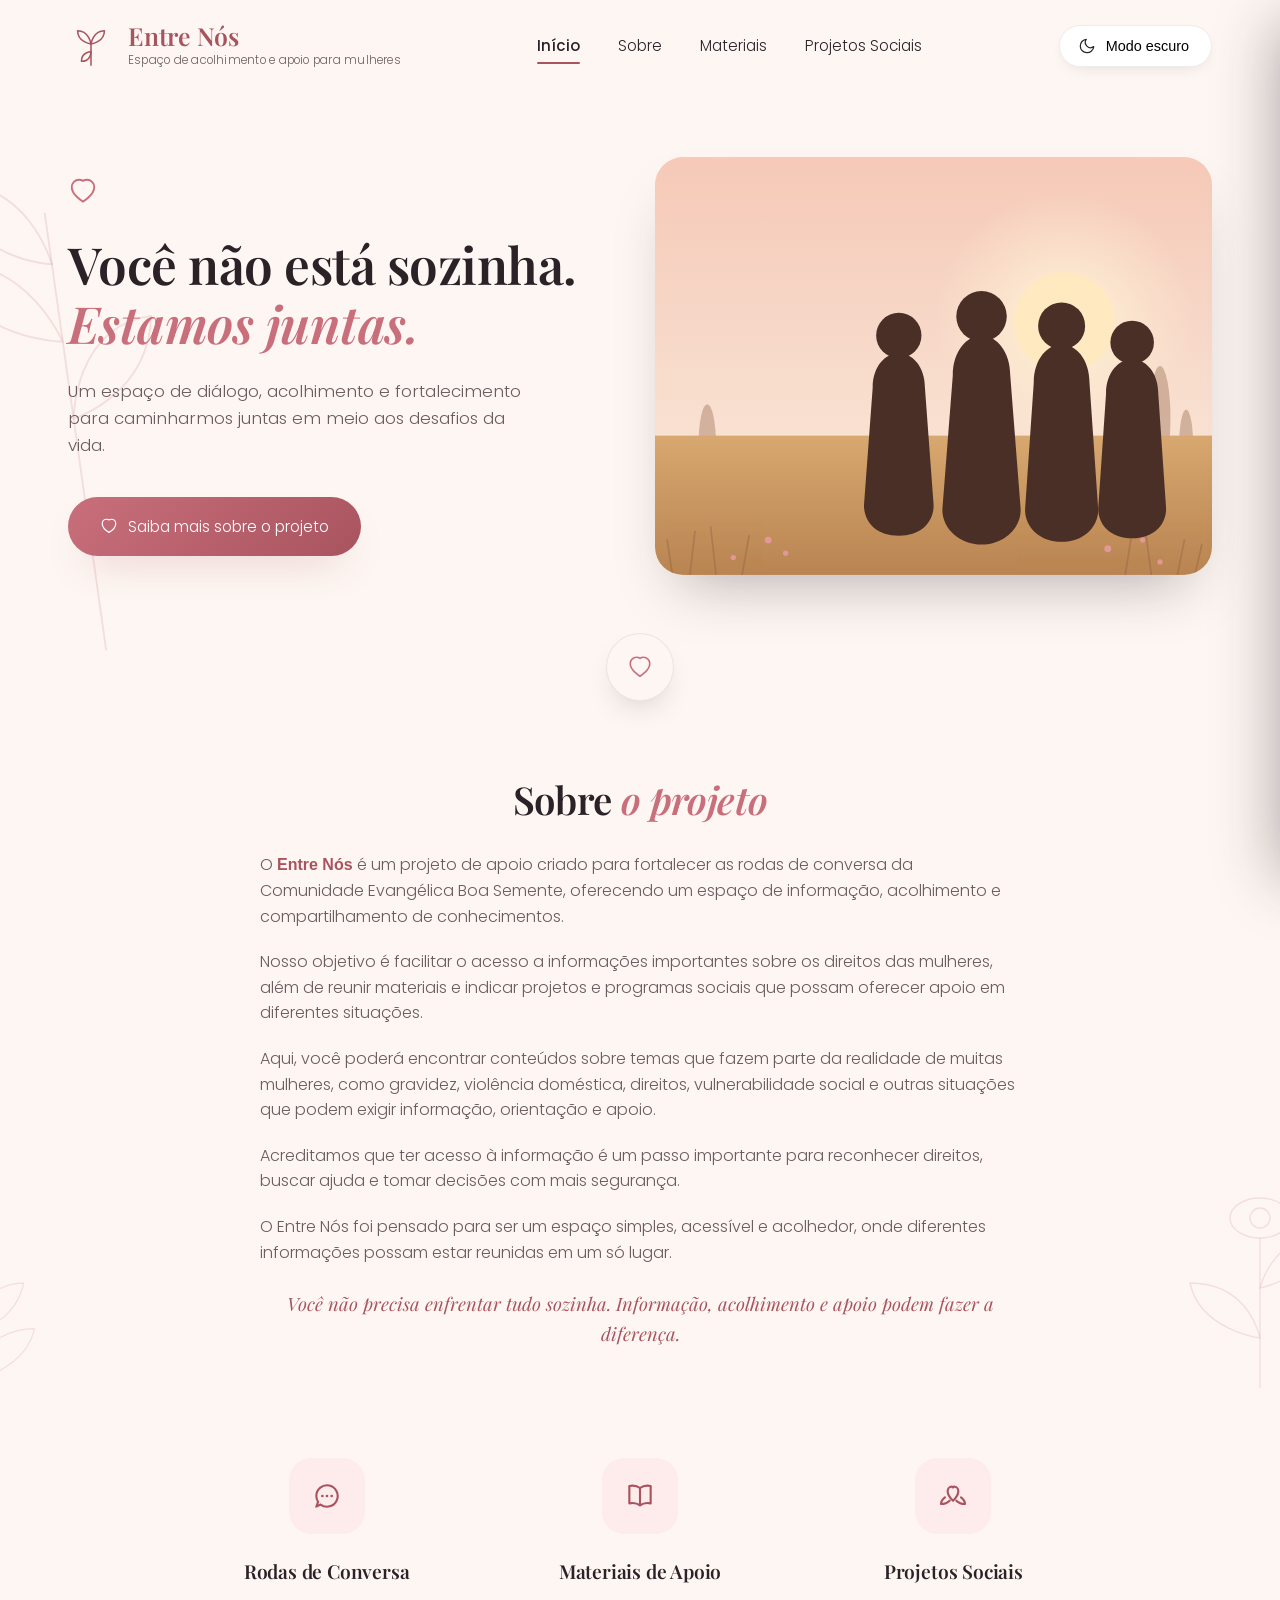
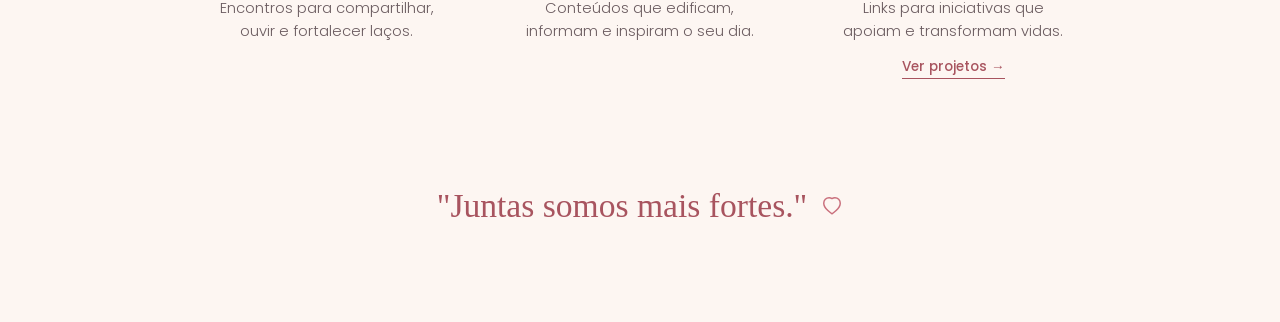
==== commit f5841b96: "chore: adiciona a seção sobre" ====
--- a/Paginas/index.html
+++ b/Paginas/index.html
@@ -36,7 +36,7 @@
                 <ul>
                     <li><a href="#inicio" class="active">Início</a></li>
                     <li><a href="#sobre">Sobre</a></li>
-                    <li><a href="#materiais">Materiais</a></li>
+                    <li><a href="materiais.html">Materiais</a></li>
                     <li><a href="projetos.html">Projetos Sociais</a></li>
                 </ul>
             </nav>
@@ -71,7 +71,7 @@
         <ul>
             <li><a href="#inicio">Início</a></li>
             <li><a href="#sobre">Sobre</a></li>
-            <li><a href="#materiais">Materiais</a></li>
+            <li><a href="materiais.html">Materiais</a></li>
             <li><a href="projetos.html">Projetos Sociais</a></li>
         </ul>
         <p class="mobile-nav-footer">Você não está sozinha. Estamos juntas.</p>
@@ -200,7 +200,7 @@
         </div>
     </section>
 
-    <section class="features" id="sobre">
+    <section class="about" id="sobre">
         <svg class="section-deco bl" viewBox="0 0 220 300" fill="none" xmlns="http://www.w3.org/2000/svg">
             <path d="M0 300V150" stroke="currentColor" stroke-width="1.3" />
             <path d="M0 190C0 190 60 180 70 130C20 130 0 190 0 190Z" stroke="currentColor" stroke-width="1.3" />
@@ -217,6 +217,37 @@
         </svg>
 
         <div class="container">
+            <div class="about-content">
+                <h2>Sobre <span class="accent-line">o projeto</span></h2>
+
+                <div class="about-text">
+                    <p>O <strong>Entre Nós</strong> é um projeto de apoio criado para fortalecer as rodas de
+                        conversa da Comunidade Evangélica Boa Semente, oferecendo um espaço de informação,
+                        acolhimento e compartilhamento de conhecimentos.</p>
+
+                    <p>Nosso objetivo é facilitar o acesso a informações importantes sobre os direitos das
+                        mulheres, além de reunir materiais e indicar projetos e programas sociais que possam
+                        oferecer apoio em diferentes situações.</p>
+
+                    <p>Aqui, você poderá encontrar conteúdos sobre temas que fazem parte da realidade de muitas
+                        mulheres, como gravidez, violência doméstica, direitos, vulnerabilidade social e outras
+                        situações que podem exigir informação, orientação e apoio.</p>
+
+                    <p>Acreditamos que ter acesso à informação é um passo importante para reconhecer direitos,
+                        buscar ajuda e tomar decisões com mais segurança.</p>
+
+                    <p>O Entre Nós foi pensado para ser um espaço simples, acessível e acolhedor, onde diferentes
+                        informações possam estar reunidas em um só lugar.</p>
+
+                    <p class="about-highlight">Você não precisa enfrentar tudo sozinha. Informação, acolhimento e
+                        apoio podem fazer a diferença.</p>
+                </div>
+            </div>
+        </div>
+    </section>
+
+    <section class="features">
+        <div class="container">
             <div class="features-grid">
                 <div class="feature">
                     <div class="feature-icon">
@@ -232,7 +263,7 @@
                     <p>Encontros para compartilhar, ouvir e fortalecer laços.</p>
                 </div>
 
-                <div class="feature" id="materiais">
+                <div class="feature">
                     <div class="feature-icon">
                         <svg viewBox="0 0 24 24" fill="none" xmlns="http://www.w3.org/2000/svg">
                             <path
--- a/CSS/Style.css
+++ b/CSS/Style.css
@@ -459,16 +459,67 @@
     color: var(--accent);
 }
 
+/* ---------- About (Sobre) ---------- */
+.about {
+    padding: 20px 0 70px;
+    position: relative;
+}
+
+.about-content {
+    max-width: 760px;
+    margin: 0 auto;
+    text-align: center;
+}
+
+.about-content h2 {
+    font-size: 2.4rem;
+    line-height: 1.2;
+}
+
+.about-content h2 .accent-line {
+    color: var(--accent);
+    font-style: italic;
+}
+
+.about-text {
+    margin-top: 30px;
+    display: flex;
+    flex-direction: column;
+    gap: 20px;
+    text-align: left;
+}
+
+.about-text p {
+    color: var(--text-muted);
+    font-size: 1rem;
+}
+
+.about-text p strong {
+    color: var(--accent-dark);
+    font-weight: 600;
+}
+
+.about-text .about-highlight {
+    text-align: center;
+    color: var(--accent-dark);
+    font-family: 'Playfair Display', serif;
+    font-style: italic;
+    font-size: 1.15rem;
+    margin-top: 4px;
+}
+
 /* ---------- Features ---------- */
 .features {
-    padding: 70px 0 40px;
+    padding: 40px 0 40px;
     position: relative;
 }
 
 .features-grid {
     display: grid;
-    grid-template-columns: repeat(4, 1fr);
+    grid-template-columns: repeat(3, 1fr);
     gap: 40px;
+    max-width: 900px;
+    margin: 0 auto;
 }
 
 .feature {
@@ -796,6 +847,10 @@
     .page-hero h2 {
         font-size: 2rem;
     }
+
+    .about-content h2 {
+        font-size: 1.9rem;
+    }
 }
 
 @media (prefers-reduced-motion: reduce) {
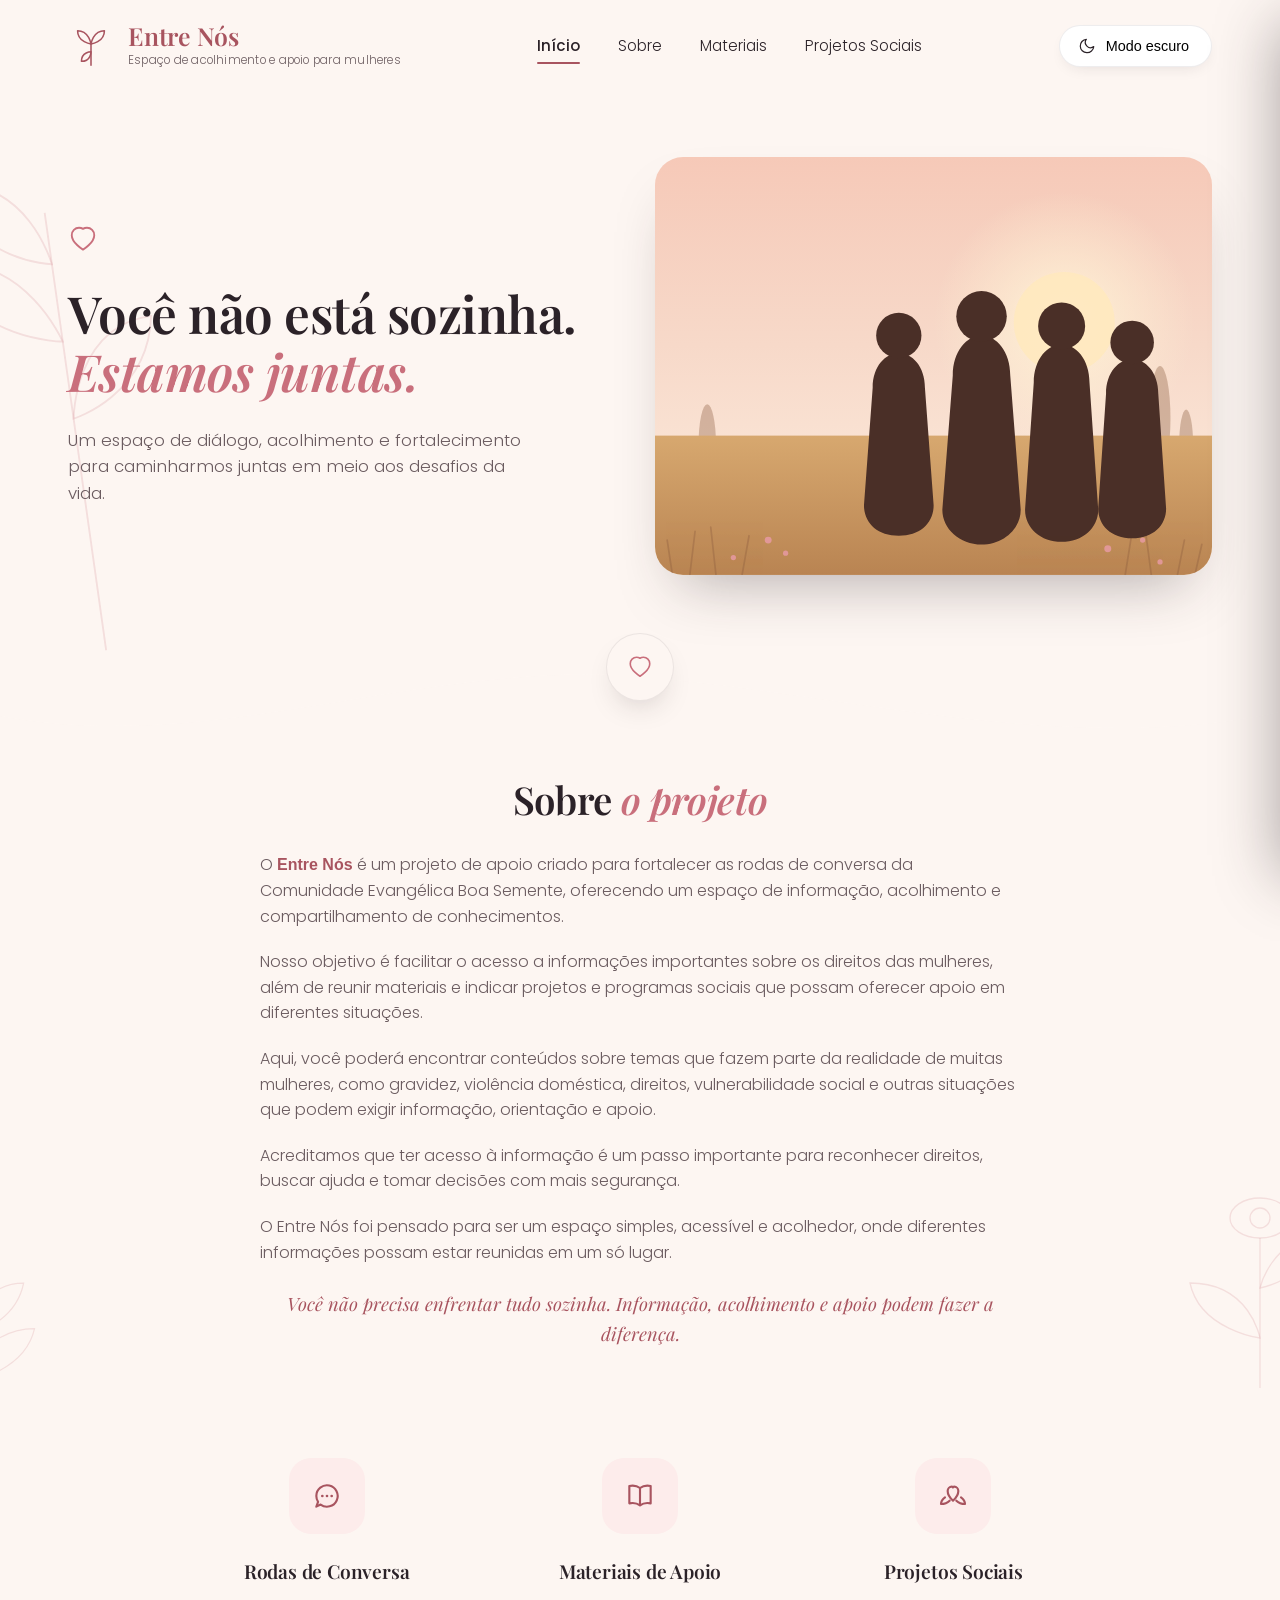
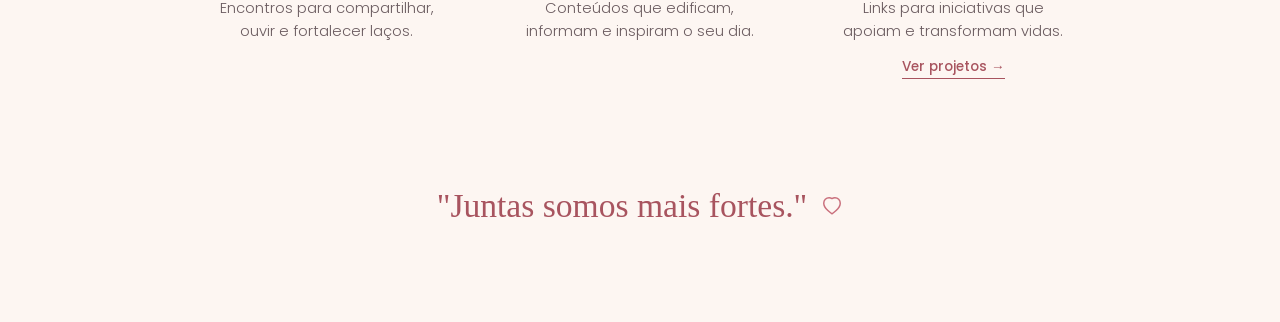
==== commit 591b9067: "chore: retira o botão para o sobre abaixo do resumo para evitar redundancia" ====
--- a/Paginas/index.html
+++ b/Paginas/index.html
@@ -99,14 +99,6 @@
                     <p>Um espaço de diálogo, acolhimento e fortalecimento para caminharmos juntas em meio aos desafios
                         da
                         vida.</p>
-                    <a href="#sobre" class="cta-btn">
-                        <svg viewBox="0 0 24 24" fill="none" xmlns="http://www.w3.org/2000/svg">
-                            <path
-                                d="M12 20.5C12 20.5 3 15 3 8.9C3 5.6 5.6 3 8.8 3C10.6 3 12 3.9 12 3.9C12 3.9 13.4 3 15.2 3C18.4 3 21 5.6 21 8.9C21 15 12 20.5 12 20.5Z"
-                                stroke="currentColor" stroke-width="1.6" stroke-linejoin="round" />
-                        </svg>
-                        Saiba mais sobre o projeto
-                    </a>
                 </div>
 
                 <div class="hero-art">
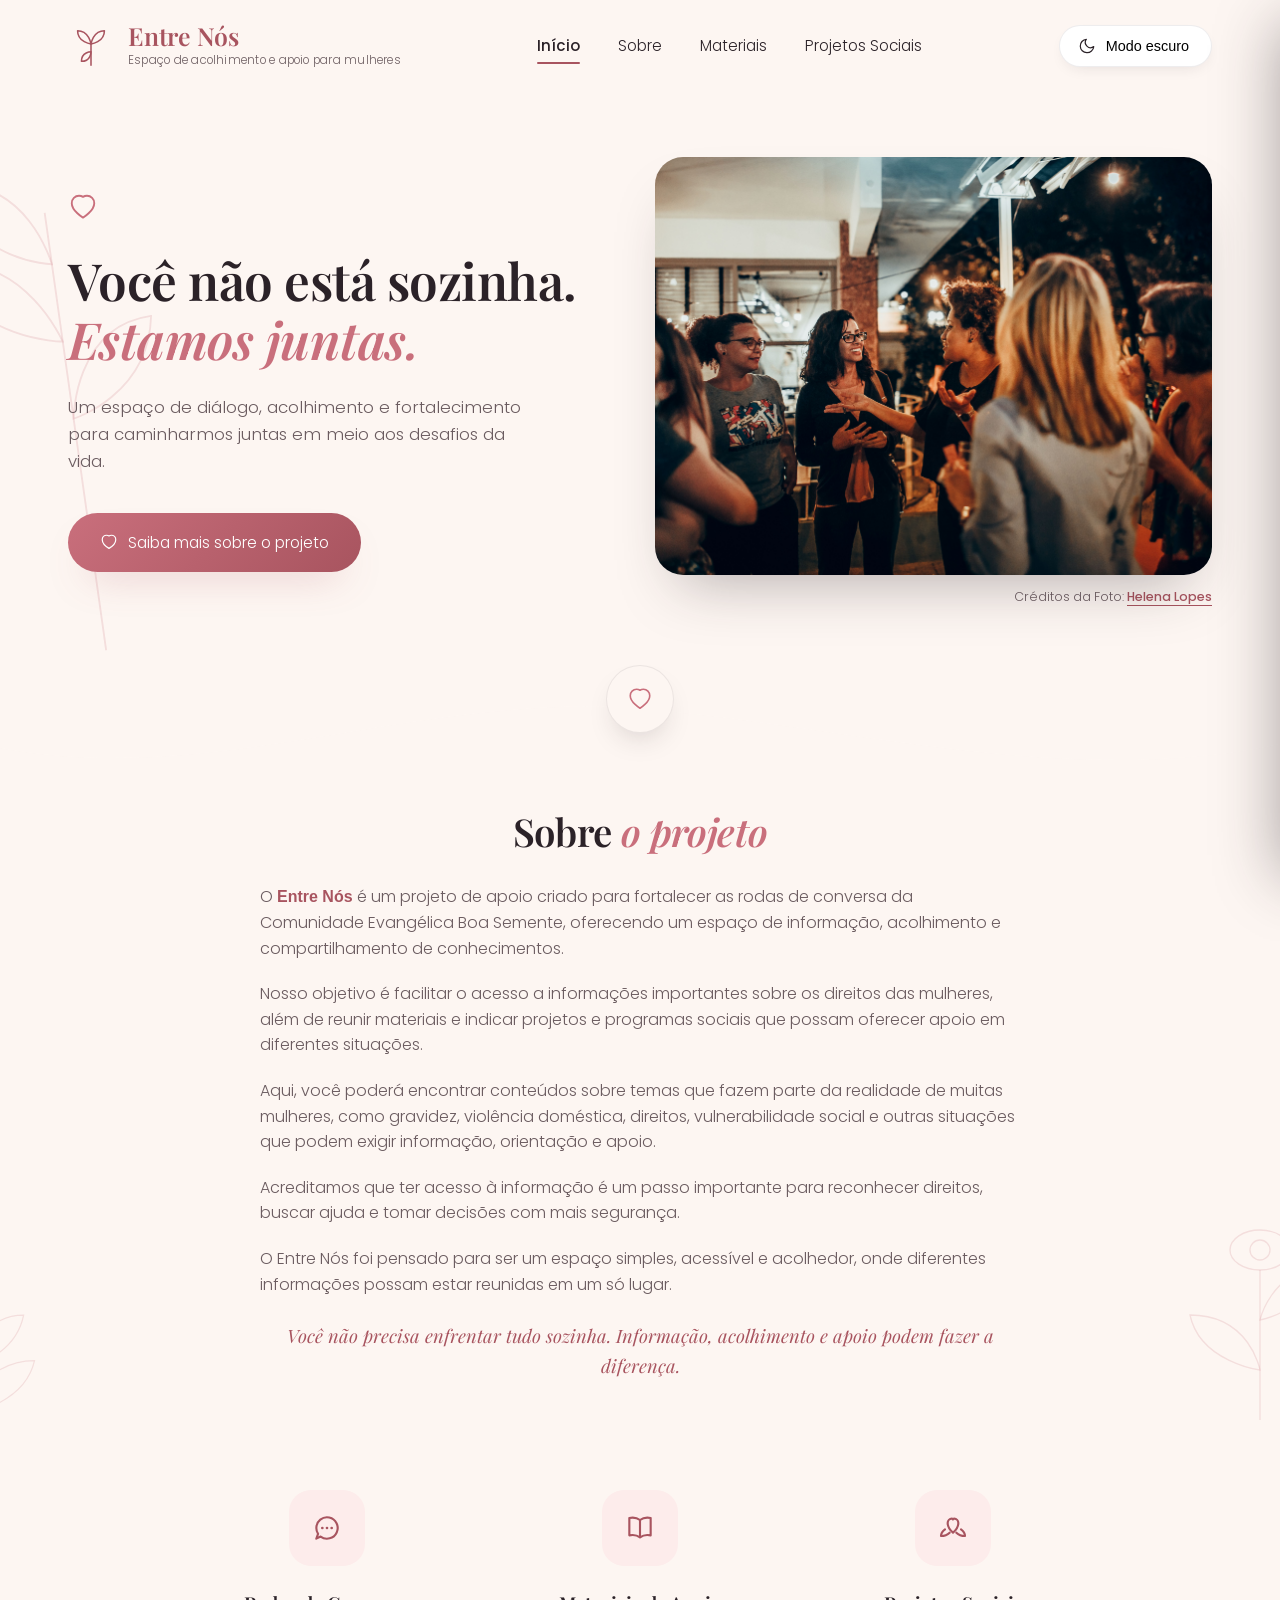
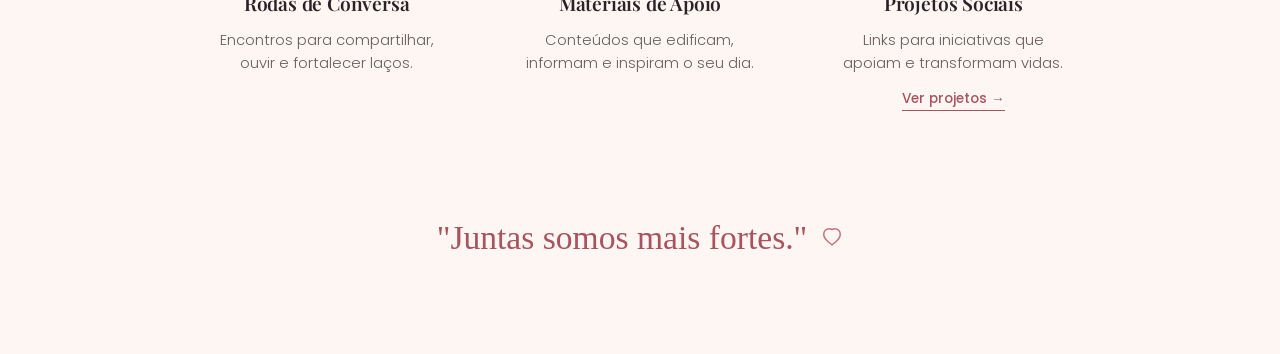
==== commit 1504f668: "chore: adiciona imagem do inicio" ====
--- a/Paginas/index.html
+++ b/Paginas/index.html
@@ -99,81 +99,23 @@
                     <p>Um espaço de diálogo, acolhimento e fortalecimento para caminharmos juntas em meio aos desafios
                         da
                         vida.</p>
-                </div>
-
-                <div class="hero-art">
-                    <svg viewBox="0 0 640 480" preserveAspectRatio="xMidYMax slice" xmlns="http://www.w3.org/2000/svg">
-                        <defs>
-                            <linearGradient id="skyGrad" x1="0" y1="0" x2="0" y2="1">
-                                <stop offset="0%" stop-color="#f6c9b8" />
-                                <stop offset="45%" stop-color="#f7d9c9" />
-                                <stop offset="100%" stop-color="#fdeee0" />
-                            </linearGradient>
-                            <radialGradient id="sunGrad" cx="50%" cy="50%" r="50%">
-                                <stop offset="0%" stop-color="#fff3d6" stop-opacity="0.95" />
-                                <stop offset="100%" stop-color="#fff3d6" stop-opacity="0" />
-                            </radialGradient>
-                            <linearGradient id="fieldGrad" x1="0" y1="0" x2="0" y2="1">
-                                <stop offset="0%" stop-color="#d7a86f" />
-                                <stop offset="100%" stop-color="#b98452" />
-                            </linearGradient>
-                        </defs>
-
-                        <rect width="640" height="480" fill="url(#skyGrad)" />
-                        <circle cx="470" cy="190" r="150" fill="url(#sunGrad)" />
-                        <circle cx="470" cy="190" r="58" fill="#ffe9bf" opacity="0.9" />
-
-                        <g opacity="0.35" fill="#8a5b3c">
-                            <ellipse cx="60" cy="330" rx="10" ry="46" />
-                            <ellipse cx="580" cy="300" rx="12" ry="60" />
-                            <ellipse cx="610" cy="330" rx="8" ry="40" />
-                        </g>
-
-                        <rect y="320" width="640" height="160" fill="url(#fieldGrad)" />
-
-                        <g stroke="#8a5b3c" stroke-width="2" opacity="0.35" stroke-linecap="round">
-                            <path d="M40 480 L46 430" />
-                            <path d="M70 480 L64 425" />
-                            <path d="M100 480 L108 435" />
-                            <path d="M540 480 L548 430" />
-                            <path d="M570 480 L562 420" />
-                            <path d="M600 480 L608 440" />
-                            <path d="M20 480 L14 440" />
-                            <path d="M620 480 L628 445" />
-                        </g>
-
-                        <g fill="#4a2f27">
-                            <g transform="translate(210,225)">
-                                <path
-                                    d="M40 40 C40 15 55 0 70 0 C85 0 100 15 100 40 L110 175 C110 195 95 210 70 210 C45 210 30 195 30 175 Z" />
-                                <circle cx="70" cy="-20" r="26" />
-                            </g>
-                            <g transform="translate(300,205)">
-                                <path
-                                    d="M42 46 C42 18 58 0 75 0 C92 0 108 18 108 46 L120 200 C120 222 100 240 75 240 C50 240 30 222 30 200 Z" />
-                                <circle cx="75" cy="-22" r="29" />
-                            </g>
-                            <g transform="translate(395,215)">
-                                <path
-                                    d="M40 44 C40 17 56 0 72 0 C88 0 104 17 104 44 L114 190 C114 211 96 227 72 227 C48 227 30 211 30 190 Z" />
-                                <circle cx="72" cy="-21" r="27" />
-                            </g>
-                            <g transform="translate(480,232)">
-                                <path
-                                    d="M38 40 C38 15 53 0 68 0 C83 0 98 15 98 40 L107 172 C107 191 92 206 68 206 C44 206 29 191 29 172 Z" />
-                                <circle cx="68" cy="-19" r="25" />
-                            </g>
-                        </g>
-
-                        <g fill="#e79aa3" opacity="0.85">
-                            <circle cx="130" cy="440" r="4" />
-                            <circle cx="150" cy="455" r="3" />
-                            <circle cx="520" cy="450" r="4" />
-                            <circle cx="560" cy="440" r="3" />
-                            <circle cx="90" cy="460" r="3" />
-                            <circle cx="580" cy="465" r="3" />
-                        </g>
-                    </svg>
+                    <a href="#sobre" class="cta-btn">
+                        <svg viewBox="0 0 24 24" fill="none" xmlns="http://www.w3.org/2000/svg">
+                            <path
+                                d="M12 20.5C12 20.5 3 15 3 8.9C3 5.6 5.6 3 8.8 3C10.6 3 12 3.9 12 3.9C12 3.9 13.4 3 15.2 3C18.4 3 21 5.6 21 8.9C21 15 12 20.5 12 20.5Z"
+                                stroke="currentColor" stroke-width="1.6" stroke-linejoin="round" />
+                        </svg>
+                        Saiba mais sobre o projeto
+                    </a>
+                </div>
+
+                <div class="hero-art-block">
+                    <div class="hero-art">
+                        <img src="../Public/pexels-helenalopes-9124752.jpg"
+                            alt="Mulheres unidas, lado a lado, ao entardecer">
+                    </div>
+                    <p class="photo-credit">Créditos da Foto: <a href="https://www.instagram.com/helena_wlt"
+                            target="_blank" rel="noopener noreferrer">Helena Lopes</a></p>
                 </div>
             </div>
         </div>
--- a/CSS/Style.css
+++ b/CSS/Style.css
@@ -405,6 +405,12 @@
     height: 18px;
 }
 
+.hero-art-block {
+    display: flex;
+    flex-direction: column;
+    gap: 12px;
+}
+
 .hero-art {
     position: relative;
     border-radius: 28px;
@@ -413,10 +419,28 @@
     box-shadow: 0 30px 60px -25px rgba(43, 34, 40, 0.35);
 }
 
-.hero-art svg {
+.hero-art img {
     width: 100%;
     height: 100%;
+    object-fit: cover;
     display: block;
+}
+
+.photo-credit {
+    font-size: 0.78rem;
+    color: var(--text-muted);
+    text-align: right;
+}
+
+.photo-credit a {
+    color: var(--accent-dark);
+    font-weight: 500;
+    border-bottom: 1px solid currentColor;
+    transition: color .2s ease;
+}
+
+.photo-credit a:hover {
+    color: var(--accent);
 }
 
 /* wave divider */
@@ -789,7 +813,7 @@
         grid-template-columns: 1fr;
     }
 
-    .hero-art {
+    .hero-art-block {
         order: -1;
     }
 
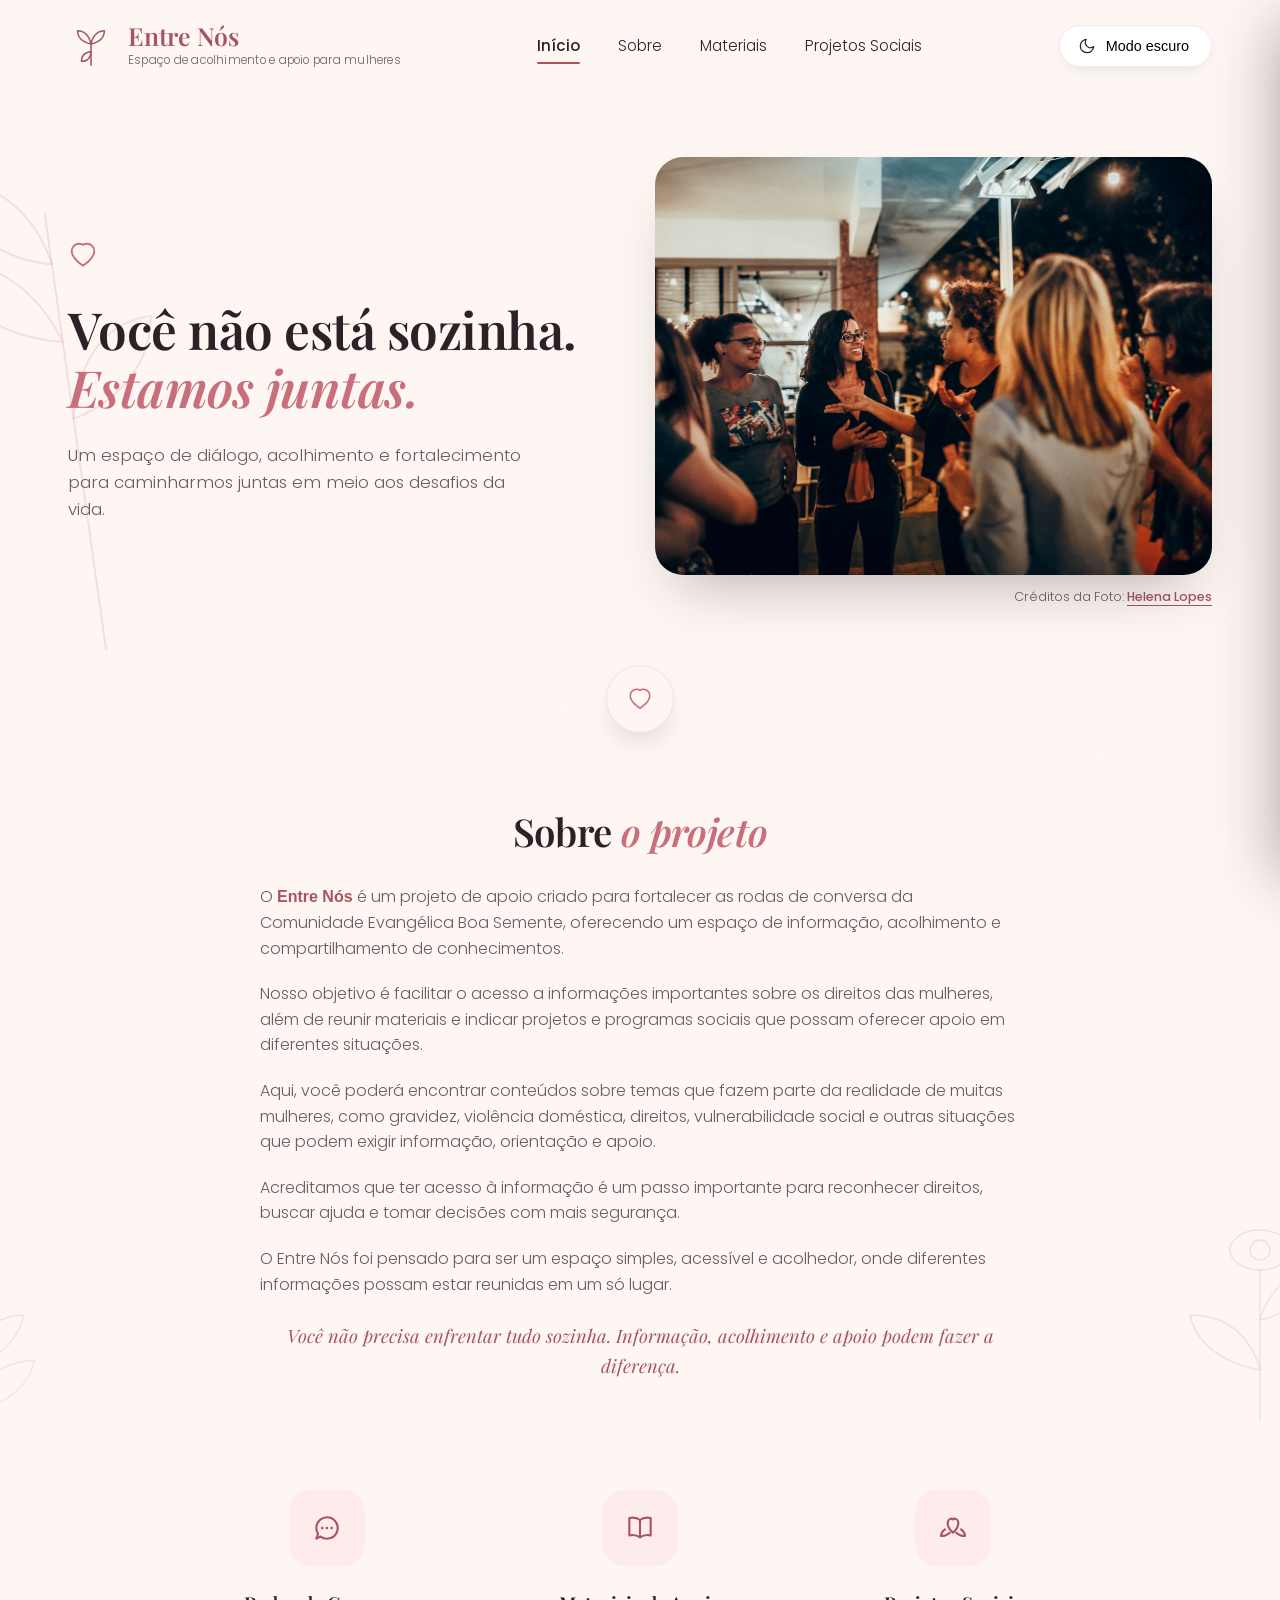
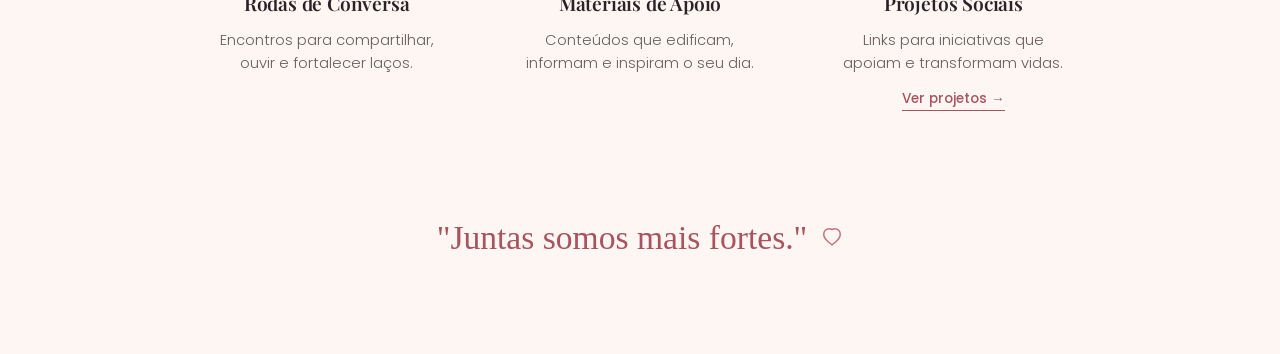
==== commit 2353d3f6: "adiciona novos links de projetos sociais" ====
--- a/Paginas/index.html
+++ b/Paginas/index.html
@@ -5,6 +5,7 @@
     <meta charset="UTF-8">
     <meta name="viewport" content="width=device-width, initial-scale=1.0">
     <title>Entre Nós</title>
+    <link rel="shortcut icon" href="../Public/FavIcon- Entre Nós.jfif" type="image/x-icon">
     <link rel="stylesheet" href="../CSS/Style.css">
     <link rel="preconnect" href="https://fonts.googleapis.com">
     <link rel="preconnect" href="https://fonts.gstatic.com" crossorigin>
@@ -99,14 +100,6 @@
                     <p>Um espaço de diálogo, acolhimento e fortalecimento para caminharmos juntas em meio aos desafios
                         da
                         vida.</p>
-                    <a href="#sobre" class="cta-btn">
-                        <svg viewBox="0 0 24 24" fill="none" xmlns="http://www.w3.org/2000/svg">
-                            <path
-                                d="M12 20.5C12 20.5 3 15 3 8.9C3 5.6 5.6 3 8.8 3C10.6 3 12 3.9 12 3.9C12 3.9 13.4 3 15.2 3C18.4 3 21 5.6 21 8.9C21 15 12 20.5 12 20.5Z"
-                                stroke="currentColor" stroke-width="1.6" stroke-linejoin="round" />
-                        </svg>
-                        Saiba mais sobre o projeto
-                    </a>
                 </div>
 
                 <div class="hero-art-block">
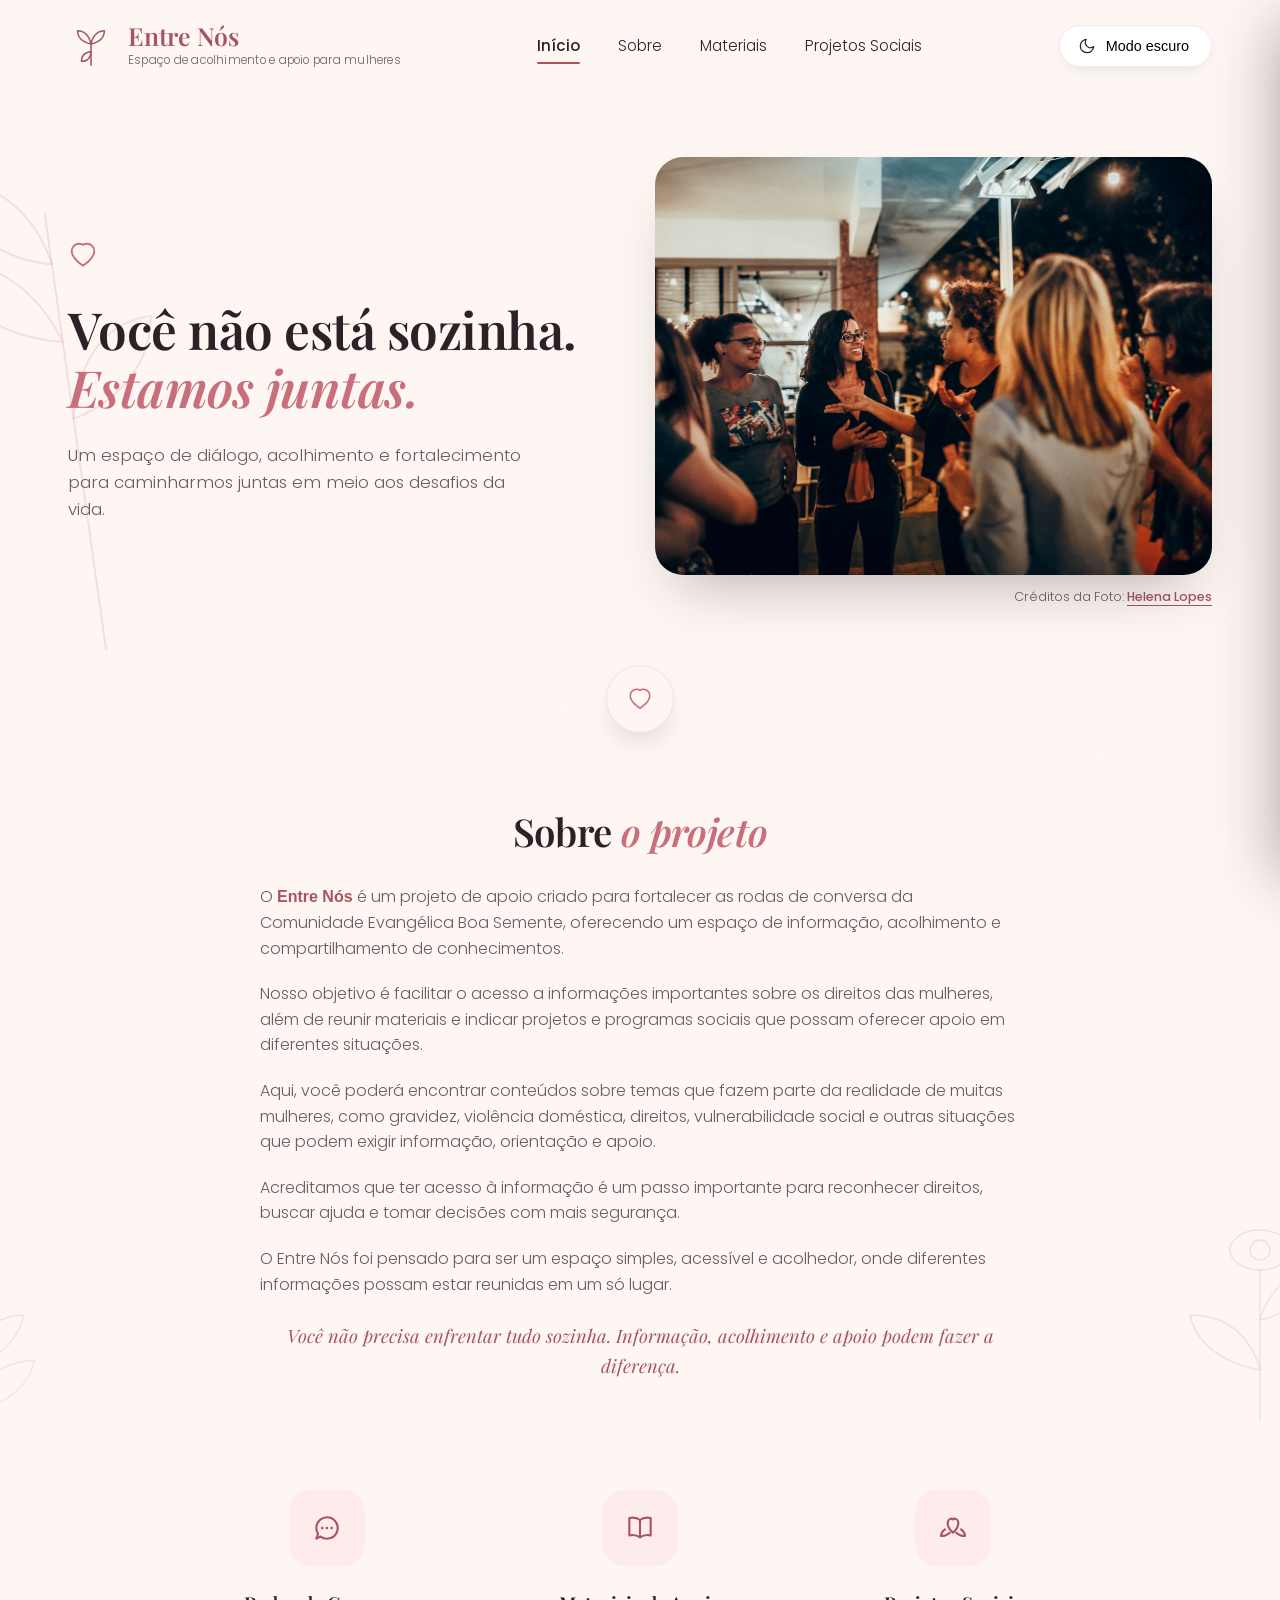
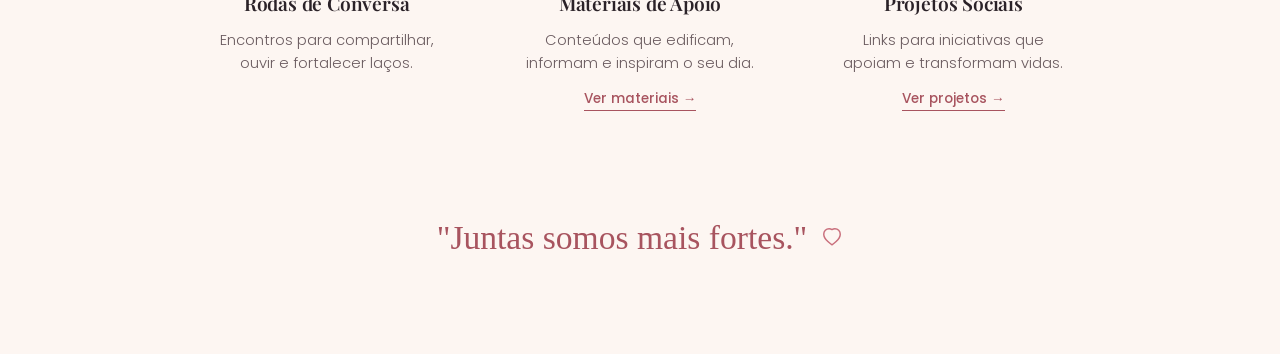
==== commit bda4267b: "adiciona o link direto para a página de materiais" ====
--- a/Paginas/index.html
+++ b/Paginas/index.html
@@ -201,6 +201,7 @@
                     </div>
                     <h3>Materiais de Apoio</h3>
                     <p>Conteúdos que edificam, informam e inspiram o seu dia.</p>
+                    <a href="materiais.html" class="feature-link">Ver materiais →</a>
                 </div>
 
                 <div class="feature" id="projetos">
--- a/CSS/Style.css
+++ b/CSS/Style.css
@@ -883,3 +883,325 @@
         animation: none !important;
     }
 }
+
+/* ---------- Materials page (Materiais) ---------- */
+.materials-toolbar {
+    padding: 6px 0 30px;
+    position: relative;
+    z-index: 1;
+}
+
+.toolbar-inner {
+    display: flex;
+    align-items: center;
+    gap: 18px;
+    flex-wrap: wrap;
+    background: var(--surface);
+    border: 1px solid var(--line);
+    border-radius: 20px;
+    padding: 18px 22px;
+    box-shadow: 0 20px 40px -30px rgba(43, 34, 40, 0.25);
+}
+
+.search-field {
+    display: flex;
+    align-items: center;
+    gap: 12px;
+    flex: 1 1 260px;
+    background: var(--bg-soft);
+    border: 1px solid var(--line);
+    border-radius: 999px;
+    padding: 12px 20px;
+    transition: border-color .25s ease, box-shadow .25s ease;
+}
+
+.search-field:focus-within {
+    border-color: var(--accent);
+    box-shadow: 0 0 0 3px var(--accent-pale);
+}
+
+.search-field svg {
+    width: 18px;
+    height: 18px;
+    color: var(--text-muted);
+    flex-shrink: 0;
+}
+
+.search-field input {
+    border: none;
+    background: transparent;
+    outline: none;
+    color: var(--text);
+    font-family: 'Poppins', sans-serif;
+    font-weight: 300;
+    font-size: 0.95rem;
+    width: 100%;
+}
+
+.search-field input::placeholder {
+    color: var(--text-muted);
+}
+
+.filter-pills {
+    display: flex;
+    gap: 10px;
+    flex-wrap: wrap;
+}
+
+.filter-pill {
+    font-family: 'Poppins', sans-serif;
+    font-size: 0.85rem;
+    color: var(--text-muted);
+    background: var(--bg-soft);
+    border: 1px solid var(--line);
+    padding: 10px 20px;
+    border-radius: 999px;
+    cursor: pointer;
+    transition: background .25s ease, color .25s ease, transform .2s ease, border-color .25s ease;
+}
+
+.filter-pill:hover {
+    transform: translateY(-1px);
+    border-color: var(--accent);
+}
+
+.filter-pill.active {
+    background: linear-gradient(135deg, var(--accent), var(--accent-dark));
+    border-color: transparent;
+    color: #fff;
+}
+
+.filter-pill:focus-visible,
+.download-btn:focus-visible,
+.reset-filters:focus-visible {
+    outline: 2px solid var(--accent-dark);
+    outline-offset: 2px;
+}
+
+.materials-count {
+    margin-top: 14px;
+    font-size: 0.85rem;
+    color: var(--text-muted);
+    padding-left: 4px;
+}
+
+.materials {
+    padding: 10px 0 90px;
+    position: relative;
+}
+
+.materials-list {
+    display: flex;
+    flex-direction: column;
+    gap: 20px;
+}
+
+.material-card {
+    display: flex;
+    align-items: center;
+    gap: 26px;
+    background: var(--surface);
+    border: 1px solid var(--line);
+    border-radius: 24px;
+    padding: 26px;
+    box-shadow: 0 20px 40px -32px rgba(43, 34, 40, 0.25);
+    transition: transform .3s ease, box-shadow .3s ease;
+}
+
+.material-card:hover {
+    transform: translateY(-4px);
+    box-shadow: 0 26px 46px -28px rgba(168, 84, 95, 0.3);
+}
+
+.material-card.is-hidden {
+    display: none;
+}
+
+.material-thumb {
+    position: relative;
+    width: 88px;
+    height: 88px;
+    flex-shrink: 0;
+    border-radius: 20px;
+    background: var(--accent-pale);
+    display: flex;
+    align-items: center;
+    justify-content: center;
+}
+
+.material-thumb svg {
+    width: 34px;
+    height: 34px;
+    color: var(--accent-dark);
+}
+
+.material-thumb-tag {
+    position: absolute;
+    top: -8px;
+    right: -8px;
+    background: var(--accent-dark);
+    color: #fff;
+    font-size: 0.6rem;
+    font-weight: 600;
+    letter-spacing: .04em;
+    padding: 3px 9px;
+    border-radius: 999px;
+    box-shadow: 0 4px 10px -4px rgba(43, 34, 40, .5);
+}
+
+.material-body {
+    flex: 1;
+    min-width: 0;
+}
+
+.material-category {
+    display: inline-block;
+    font-size: 0.7rem;
+    letter-spacing: .04em;
+    text-transform: uppercase;
+    color: var(--accent-dark);
+    background: var(--accent-pale);
+    padding: 5px 12px;
+    border-radius: 999px;
+    margin-bottom: 10px;
+}
+
+.material-body h3 {
+    font-size: 1.15rem;
+    line-height: 1.3;
+    margin-bottom: 8px;
+}
+
+.material-desc {
+    color: var(--text-muted);
+    font-size: 0.92rem;
+    max-width: 640px;
+    margin-bottom: 14px;
+}
+
+.material-meta {
+    display: flex;
+    align-items: center;
+    flex-wrap: wrap;
+    gap: 10px;
+}
+
+.material-source {
+    font-size: 0.78rem;
+    color: var(--text-muted);
+    font-style: italic;
+}
+
+.material-tags {
+    display: flex;
+    gap: 8px;
+    flex-wrap: wrap;
+}
+
+.tag {
+    font-size: 0.72rem;
+    color: var(--accent-dark);
+    background: var(--bg-soft);
+    border: 1px solid var(--line);
+    padding: 4px 12px;
+    border-radius: 999px;
+}
+
+.material-actions {
+    flex-shrink: 0;
+}
+
+.download-btn {
+    display: inline-flex;
+    align-items: center;
+    gap: 8px;
+    background: linear-gradient(135deg, var(--accent), var(--accent-dark));
+    color: #fff;
+    padding: 13px 22px;
+    border-radius: 999px;
+    font-size: 0.88rem;
+    font-weight: 500;
+    box-shadow: var(--shadow);
+    white-space: nowrap;
+    transition: transform .25s ease, box-shadow .25s ease;
+    border: none;
+    cursor: pointer;
+}
+
+.download-btn:hover {
+    transform: translateY(-3px);
+    box-shadow: 0 26px 40px -18px rgba(168, 84, 95, 0.5);
+}
+
+.download-btn svg {
+    width: 16px;
+    height: 16px;
+    flex-shrink: 0;
+}
+
+.materials-empty {
+    text-align: center;
+    padding: 70px 20px;
+    color: var(--text-muted);
+}
+
+.materials-empty svg {
+    width: 32px;
+    height: 32px;
+    color: var(--accent);
+    margin: 0 auto 16px;
+}
+
+.materials-empty p {
+    margin-bottom: 18px;
+}
+
+.reset-filters {
+    display: inline-flex;
+    align-items: center;
+    background: var(--bg-soft);
+    border: 1px solid var(--line);
+    color: var(--accent-dark);
+    font-family: 'Poppins', sans-serif;
+    font-size: 0.88rem;
+    font-weight: 500;
+    padding: 11px 24px;
+    border-radius: 999px;
+    cursor: pointer;
+    transition: transform .2s ease, background .25s ease;
+}
+
+.reset-filters:hover {
+    transform: translateY(-2px);
+    background: var(--accent-pale);
+}
+
+@media (max-width: 720px) {
+    .toolbar-inner {
+        flex-direction: column;
+        align-items: stretch;
+    }
+
+    .filter-pills {
+        justify-content: flex-start;
+    }
+
+    .material-card {
+        flex-direction: column;
+        align-items: flex-start;
+        text-align: left;
+    }
+
+    .material-desc {
+        max-width: 100%;
+    }
+
+    .material-actions {
+        width: 100%;
+    }
+
+    .download-btn {
+        width: 100%;
+        justify-content: center;
+    }
+}
